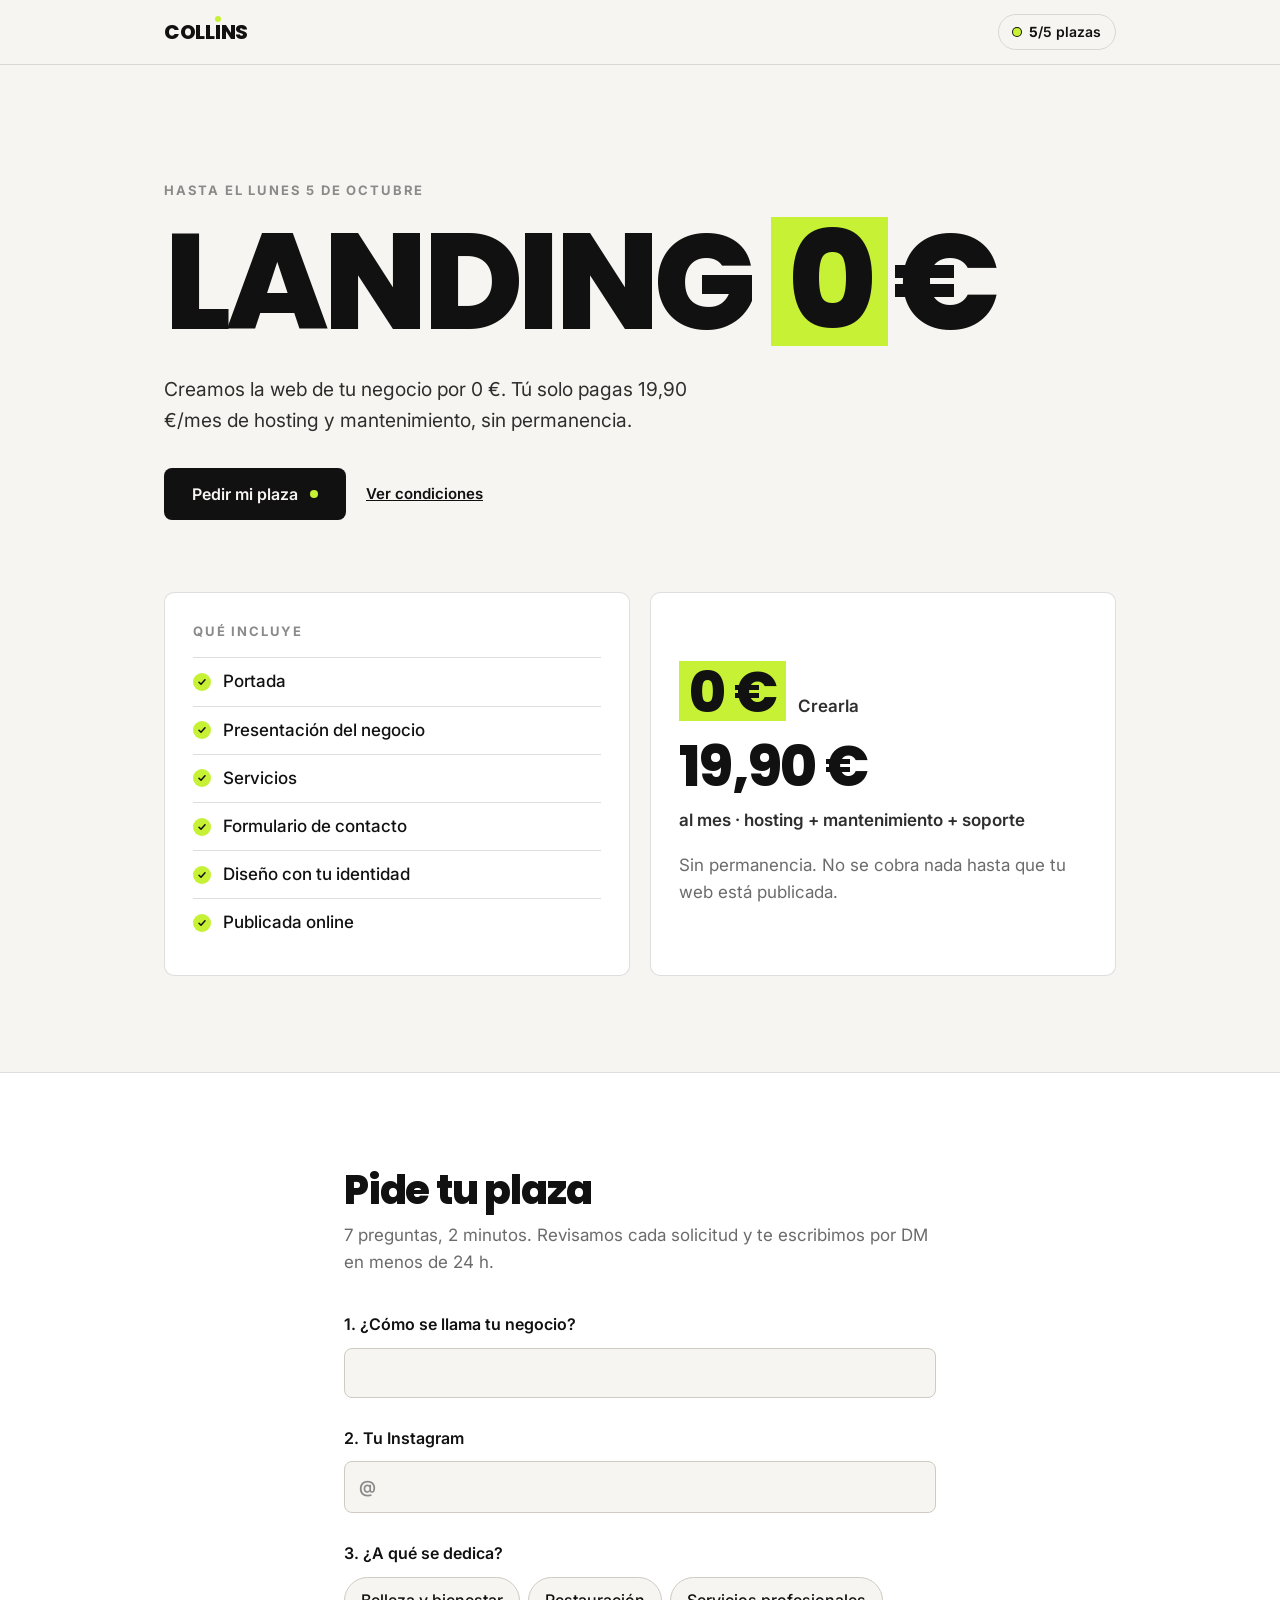
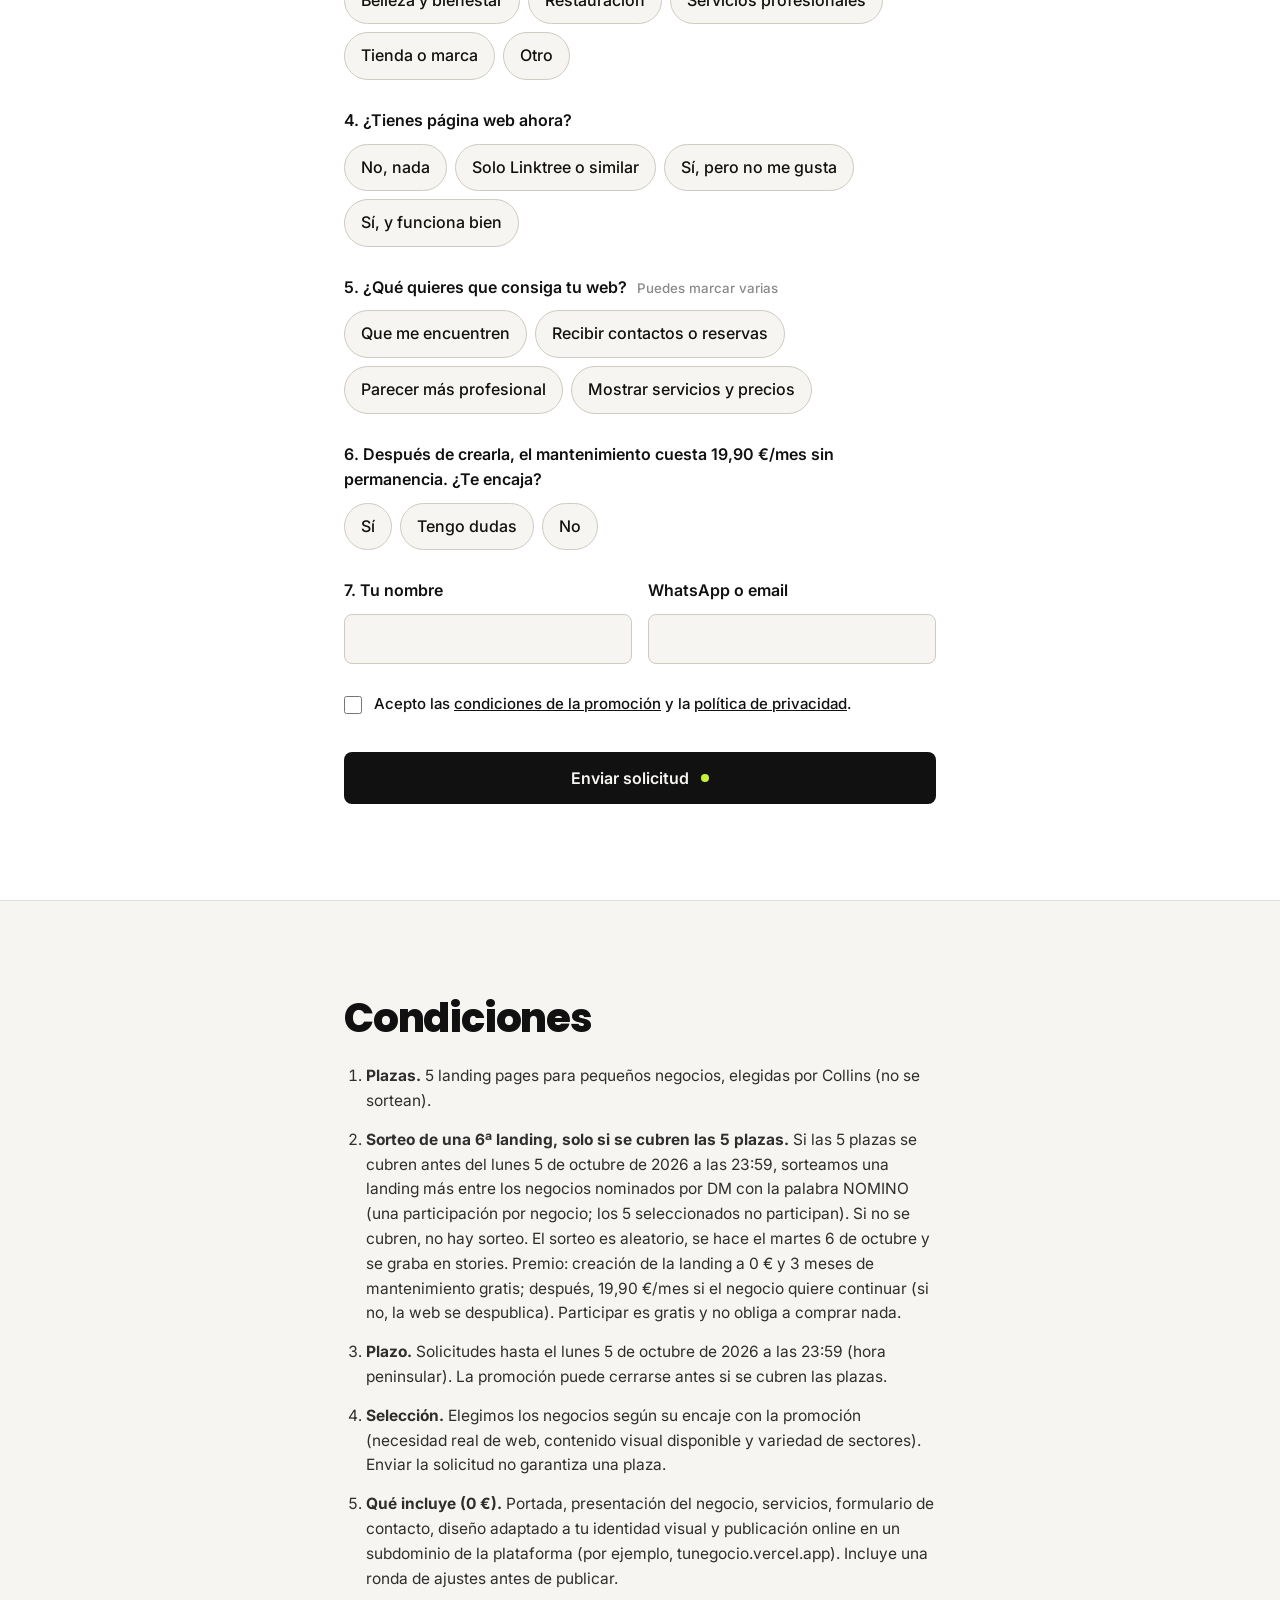
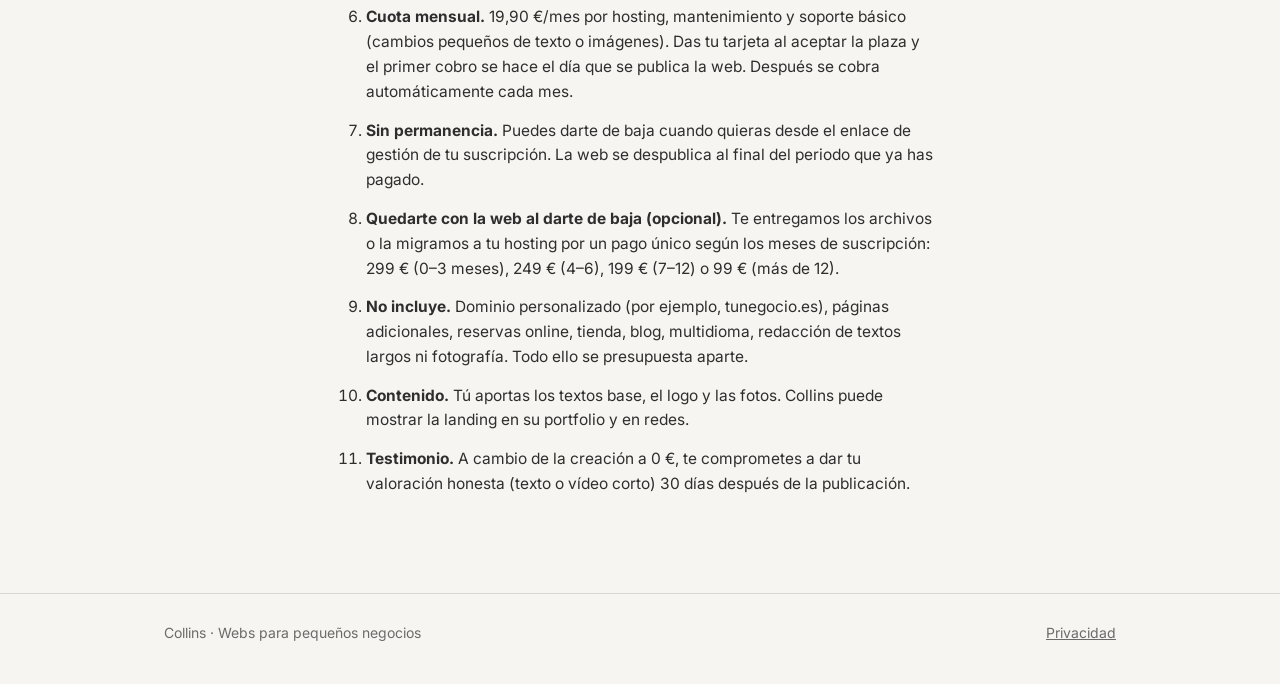
==== index.html @ 4f0dbc9f "Publicar LANDING 0€: página, formulario, privacidad y script de Google Sheets Co-Authored-By: Claude" ====
<!DOCTYPE html>
<html lang="es">
<head>
<meta charset="UTF-8">
<meta name="viewport" content="width=device-width, initial-scale=1.0">
<title>LANDING 0€ — 5 plazas · Collins</title>
<meta name="description" content="Creamos la landing de tu negocio por 0 €. Hosting y mantenimiento 19,90 €/mes, sin permanencia. 5 plazas hasta el 5 de octubre de 2026.">
<meta name="robots" content="noindex">

<link rel="preconnect" href="https://fonts.googleapis.com">
<link rel="preconnect" href="https://fonts.gstatic.com" crossorigin>
<link href="https://fonts.googleapis.com/css2?family=Inter:wght@400;500;600;700&family=Poppins:wght@700;800&display=swap" rel="stylesheet">
<link rel="icon" href="favicon.svg" type="image/svg+xml">
<link rel="stylesheet" href="variables.css">
<link rel="stylesheet" href="landing0.css">
</head>
<body>

<header class="top">
  <div class="wrap top-inner">
    <a class="logo" href="#top" aria-label="Collins">COLL<span class="i">I<span class="dot"></span></span>NS</a>
    <span class="seats"><i></i><span><b data-seats-left>5</b>/5 plazas</span></span>
  </div>
</header>

<main id="top">

  <!-- Hero -->
  <section class="hero">
    <div class="wrap">
      <p class="kicker">Hasta el lunes 5 de octubre</p>
      <h1>LANDING&nbsp;<span class="zero">0</span>€</h1>
      <p class="lead">Creamos la web de tu negocio por 0 €. Tú solo pagas 19,90 €/mes de hosting y mantenimiento, sin permanencia.</p>
      <div class="hero-actions">
        <a class="btn" href="#solicitud">Pedir mi plaza</a>
        <a class="link" href="#condiciones">Ver condiciones</a>
      </div>
    </div>
  </section>

  <!-- Oferta -->
  <section class="offer">
    <div class="wrap offer-grid">
      <div class="card">
        <p class="card-k">Qué incluye</p>
        <ul class="checks">
          <li>Portada</li>
          <li>Presentación del negocio</li>
          <li>Servicios</li>
          <li>Formulario de contacto</li>
          <li>Diseño con tu identidad</li>
          <li>Publicada online</li>
        </ul>
      </div>
      <div class="card price">
        <div class="price-row"><span class="n n-lime">0 €</span><span class="l">Crearla</span></div>
        <div class="price-row"><span class="n">19,90 €</span><span class="l">al mes · hosting + mantenimiento + soporte</span></div>
        <p class="muted">Sin permanencia. No se cobra nada hasta que tu web está publicada.</p>
      </div>
    </div>
  </section>

  <!-- Formulario -->
  <section class="apply" id="solicitud">
    <div class="wrap narrow">
      <h2>Pide tu plaza</h2>
      <p class="muted">7 preguntas, 2 minutos. Revisamos cada solicitud y te escribimos por DM en menos de 24 h.</p>

      <form class="form" id="form" novalidate>
        <div class="field">
          <label for="negocio">1. ¿Cómo se llama tu negocio?</label>
          <input id="negocio" name="negocio" type="text" autocomplete="organization" required>
        </div>

        <div class="field">
          <label for="instagram">2. Tu Instagram</label>
          <div class="prefix"><span>@</span><input id="instagram" name="instagram" type="text" autocapitalize="off" spellcheck="false" required></div>
        </div>

        <fieldset class="field">
          <legend>3. ¿A qué se dedica?</legend>
          <div class="chips">
            <label><input type="radio" name="sector" value="belleza" required><span>Belleza y bienestar</span></label>
            <label><input type="radio" name="sector" value="restauracion"><span>Restauración</span></label>
            <label><input type="radio" name="sector" value="profesional"><span>Servicios profesionales</span></label>
            <label><input type="radio" name="sector" value="tienda"><span>Tienda o marca</span></label>
            <label><input type="radio" name="sector" value="otro"><span>Otro</span></label>
          </div>
        </fieldset>

        <fieldset class="field">
          <legend>4. ¿Tienes página web ahora?</legend>
          <div class="chips">
            <label><input type="radio" name="web_actual" value="no" required><span>No, nada</span></label>
            <label><input type="radio" name="web_actual" value="linktree"><span>Solo Linktree o similar</span></label>
            <label><input type="radio" name="web_actual" value="no_me_gusta"><span>Sí, pero no me gusta</span></label>
            <label><input type="radio" name="web_actual" value="funciona"><span>Sí, y funciona bien</span></label>
          </div>
        </fieldset>

        <fieldset class="field">
          <legend>5. ¿Qué quieres que consiga tu web? <small>Puedes marcar varias</small></legend>
          <div class="chips">
            <label><input type="checkbox" name="objetivo" value="encontrar"><span>Que me encuentren</span></label>
            <label><input type="checkbox" name="objetivo" value="contactos"><span>Recibir contactos o reservas</span></label>
            <label><input type="checkbox" name="objetivo" value="profesional"><span>Parecer más profesional</span></label>
            <label><input type="checkbox" name="objetivo" value="precios"><span>Mostrar servicios y precios</span></label>
          </div>
        </fieldset>

        <fieldset class="field">
          <legend>6. Después de crearla, el mantenimiento cuesta 19,90 €/mes sin permanencia. ¿Te encaja?</legend>
          <div class="chips">
            <label><input type="radio" name="encaje_precio" value="si" required><span>Sí</span></label>
            <label><input type="radio" name="encaje_precio" value="dudas"><span>Tengo dudas</span></label>
            <label><input type="radio" name="encaje_precio" value="no"><span>No</span></label>
          </div>
          <p class="note" data-note-no hidden>Gracias por decirlo claro. Esta promoción incluye el mantenimiento mensual, así que quizá no sea para ti ahora. Si envías el formulario, te escribimos con otras opciones.</p>
        </fieldset>

        <div class="field two">
          <div>
            <label for="nombre">7. Tu nombre</label>
            <input id="nombre" name="nombre" type="text" autocomplete="given-name" required>
          </div>
          <div>
            <label for="contacto">WhatsApp o email</label>
            <input id="contacto" name="contacto" type="text" autocomplete="email" required>
          </div>
        </div>

        <label class="consent">
          <input type="checkbox" name="acepto" required>
          <span>Acepto las <a href="#condiciones">condiciones de la promoción</a> y la <a href="privacidad.html">política de privacidad</a>.</span>
        </label>

        <!-- Campo trampa anti-spam: invisible para personas; los bots suelen rellenarlo -->
        <input class="hp" type="text" name="web_url" tabindex="-1" autocomplete="off" aria-hidden="true">

        <p class="error" data-error hidden>Revisa los campos marcados.</p>
        <button class="btn btn-block" type="submit">Enviar solicitud</button>
      </form>

      <div class="done" data-done hidden>
        <h3>Recibido.</h3>
        <p>Te escribimos por DM en menos de 24 h. Quedan <b data-seats-left>5</b> plazas.</p>
      </div>
    </div>
  </section>

  <!-- Condiciones -->
  <section class="terms" id="condiciones">
    <div class="wrap narrow">
      <h2>Condiciones</h2>
      <ol>
        <li><b>Plazas.</b> 5 landing pages para pequeños negocios, elegidas por Collins (no se sortean).</li>
        <li><b>Sorteo de una 6ª landing, solo si se cubren las 5 plazas.</b> Si las 5 plazas se cubren antes del lunes 5 de octubre de 2026 a las 23:59, sorteamos una landing más entre los negocios nominados por DM con la palabra NOMINO (una participación por negocio; los 5 seleccionados no participan). Si no se cubren, no hay sorteo. El sorteo es aleatorio, se hace el martes 6 de octubre y se graba en stories. Premio: creación de la landing a 0 € y 3 meses de mantenimiento gratis; después, 19,90 €/mes si el negocio quiere continuar (si no, la web se despublica). Participar es gratis y no obliga a comprar nada.</li>
        <li><b>Plazo.</b> Solicitudes hasta el lunes 5 de octubre de 2026 a las 23:59 (hora peninsular). La promoción puede cerrarse antes si se cubren las plazas.</li>
        <li><b>Selección.</b> Elegimos los negocios según su encaje con la promoción (necesidad real de web, contenido visual disponible y variedad de sectores). Enviar la solicitud no garantiza una plaza.</li>
        <li><b>Qué incluye (0 €).</b> Portada, presentación del negocio, servicios, formulario de contacto, diseño adaptado a tu identidad visual y publicación online en un subdominio de la plataforma (por ejemplo, tunegocio.vercel.app). Incluye una ronda de ajustes antes de publicar.</li>
        <li><b>Cuota mensual.</b> 19,90 €/mes por hosting, mantenimiento y soporte básico (cambios pequeños de texto o imágenes). Das tu tarjeta al aceptar la plaza y el primer cobro se hace el día que se publica la web. Después se cobra automáticamente cada mes.</li>
        <li><b>Sin permanencia.</b> Puedes darte de baja cuando quieras desde el enlace de gestión de tu suscripción. La web se despublica al final del periodo que ya has pagado.</li>
        <li><b>Quedarte con la web al darte de baja (opcional).</b> Te entregamos los archivos o la migramos a tu hosting por un pago único según los meses de suscripción: 299 € (0–3 meses), 249 € (4–6), 199 € (7–12) o 99 € (más de 12).</li>
        <li><b>No incluye.</b> Dominio personalizado (por ejemplo, tunegocio.es), páginas adicionales, reservas online, tienda, blog, multidioma, redacción de textos largos ni fotografía. Todo ello se presupuesta aparte.</li>
        <li><b>Contenido.</b> Tú aportas los textos base, el logo y las fotos. Collins puede mostrar la landing en su portfolio y en redes.</li>
        <li><b>Testimonio.</b> A cambio de la creación a 0 €, te comprometes a dar tu valoración honesta (texto o vídeo corto) 30 días después de la publicación.</li>
      </ol>
    </div>
  </section>

</main>

<footer class="foot">
  <div class="wrap foot-inner">
    <span>Collins · Webs para pequeños negocios</span>
    <span><a href="privacidad.html">Privacidad</a></span>
  </div>
</footer>

<script src="landing0.js"></script>
</body>
</html>
---- variables.css ----
:root {
  /* Color — identidad Collins */
  --color-bg: #F7F5F1;
  --color-bg-alt: #F2F2F2;
  --color-ink: #111111;
  --color-charcoal: #2E2E2E;
  --color-border: #8A8A8A;
  --color-border-soft: rgba(138, 138, 138, 0.28);
  --color-accent: #C6F135;
  --color-white: #FFFFFF;

  /* Tipografía */
  --font-heading: 'Poppins', 'Inter', sans-serif;
  --font-body: 'Inter', 'Poppins', sans-serif;

  --fs-h1: clamp(2.25rem, 4.2vw + 1rem, 3.5rem);
  --fs-h2: clamp(1.75rem, 2.4vw + 1rem, 2.5rem);
  --fs-h3: clamp(1.15rem, 0.8vw + 1rem, 1.375rem);
  --fs-body-lg: clamp(1.05rem, 0.4vw + 0.95rem, 1.2rem);
  --fs-body: 1rem;
  --fs-small: 0.875rem;

  --lh-heading: 1.08;
  --lh-body: 1.6;

  --tracking-tight: -0.02em;
  --tracking-tighter: -0.03em;

  /* Espaciado */
  --space-section: clamp(80px, 10vw, 160px);
  --space-group-tight: 10px;
  --space-lg: 32px;
  --space-md: 20px;
  --space-sm: 12px;

  /* Layout */
  --content-max: 1280px;
  --content-padding: clamp(20px, 5vw, 64px);

  /* Forma */
  --radius-card: 10px;
  --radius-button: 8px;
  --radius-chip: 100px;

  /* Movimiento */
  --ease-standard: cubic-bezier(0.22, 1, 0.36, 1);
  --duration-fast: 180ms;
  --duration-base: 320ms;
  --duration-slow: 600ms;

  /* Sombra */
  --shadow-nav: 0 8px 24px rgba(17, 17, 17, 0.08);
  --shadow-card: 0 1px 2px rgba(17, 17, 17, 0.06);
}
---- landing0.css ----
/* LANDING 0€ — usa los tokens de variables.css */
* { margin: 0; padding: 0; box-sizing: border-box; }
[hidden] { display: none !important; }
.hp { position: absolute; left: -9999px; width: 1px; height: 1px; opacity: 0; }
html { scroll-behavior: smooth; }
body { background: var(--color-bg); color: var(--color-ink); font-family: var(--font-body); font-size: 17px; line-height: var(--lh-body); -webkit-font-smoothing: antialiased; }
a { color: inherit; }
.wrap { max-width: 1080px; margin: 0 auto; padding: 0 var(--content-padding); }
.narrow { max-width: 720px; }
.muted { color: #6b6b6b; }
h1, h2, h3 { font-family: var(--font-heading); font-weight: 800; letter-spacing: var(--tracking-tighter); line-height: var(--lh-heading); }
h2 { font-size: var(--fs-h2); }

/* Cabecera */
.top { position: sticky; top: 0; z-index: 10; background: rgba(247, 245, 241, 0.92); backdrop-filter: blur(8px); border-bottom: 1px solid var(--color-border-soft); }
.top-inner { display: flex; justify-content: space-between; align-items: center; height: 64px; }
.logo { font-family: var(--font-heading); font-weight: 800; font-size: 20px; text-decoration: none; letter-spacing: -0.3px; }
.logo .i { position: relative; display: inline-block; }
.logo .dot { position: absolute; left: 50%; top: 0; width: 6px; height: 6px; margin-left: -3px; border-radius: 50%; background: var(--color-accent); }
.seats { display: inline-flex; align-items: center; gap: 8px; padding: 6px 14px; border: 1px solid var(--color-border-soft); border-radius: var(--radius-chip); font-size: 14px; font-weight: 600; }
.seats i { width: 8px; height: 8px; border-radius: 50%; background: var(--color-accent); box-shadow: 0 0 0 1px var(--color-ink); }

/* Hero */
.hero { padding: clamp(56px, 9vw, 120px) 0 clamp(40px, 6vw, 72px); }
.kicker { font-size: 13px; font-weight: 700; letter-spacing: 0.14em; text-transform: uppercase; color: var(--color-border); }
.hero h1 { margin-top: 16px; white-space: nowrap; font-size: clamp(2.5rem, 12vw, 8.5rem); line-height: 0.95; letter-spacing: -0.04em; }
.zero { display: inline-block; background: var(--color-accent); padding: 0 0.12em; margin-right: 0.04em; }
.lead { margin-top: 28px; max-width: 560px; font-size: var(--fs-body-lg); color: var(--color-charcoal); }
.hero-actions { margin-top: 32px; display: flex; flex-wrap: wrap; align-items: center; gap: 20px; }

.btn { display: inline-flex; justify-content: center; align-items: center; height: 52px; padding: 0 28px; border: 0; border-radius: var(--radius-button); background: var(--color-ink); color: var(--color-bg); font: 600 16px var(--font-body); text-decoration: none; cursor: pointer; transition: transform var(--duration-fast) var(--ease-standard); }
.btn::after { content: ""; width: 8px; height: 8px; margin-left: 12px; border-radius: 50%; background: var(--color-accent); }
.btn:hover { transform: translateY(-1px); }
.btn:focus-visible, .link:focus-visible { outline: 2px solid var(--color-ink); outline-offset: 3px; }
.btn-block { width: 100%; margin-top: 8px; }
.link { font-weight: 600; font-size: 15px; }

/* Oferta */
.offer { padding-bottom: clamp(56px, 8vw, 96px); }
.offer-grid { display: grid; grid-template-columns: 1fr 1fr; gap: 20px; }
.card { background: var(--color-white); border: 1px solid var(--color-border-soft); border-radius: var(--radius-card); padding: 28px; }
.card-k { font-size: 13px; font-weight: 700; letter-spacing: 0.14em; text-transform: uppercase; color: var(--color-border); }
.checks { list-style: none; margin-top: 16px; }
.checks li { display: flex; align-items: center; gap: 12px; padding: 10px 0; border-top: 1px solid var(--color-border-soft); font-weight: 500; }
.checks li::before { content: ""; flex: none; width: 18px; height: 18px; border-radius: 50%; background: var(--color-accent) url("data:image/svg+xml,%3Csvg xmlns='http://www.w3.org/2000/svg' viewBox='0 0 24 24'%3E%3Cpath d='M6 12.5l4 4 8-9' stroke='%23111' stroke-width='3' fill='none' stroke-linecap='round' stroke-linejoin='round'/%3E%3C/svg%3E") center / 12px no-repeat; }
.price { display: flex; flex-direction: column; justify-content: center; gap: 18px; }
.price-row { display: flex; align-items: baseline; flex-wrap: wrap; gap: 12px; }
.price .n { font-family: var(--font-heading); font-weight: 800; font-size: clamp(2.5rem, 5vw, 3.5rem); letter-spacing: -0.03em; line-height: 1; }
.price .n-lime { background: var(--color-accent); padding: 4px 10px 0; }
.price .l { font-weight: 600; color: var(--color-charcoal); }

/* Formulario */
.apply { padding: clamp(56px, 8vw, 96px) 0; background: var(--color-white); border-top: 1px solid var(--color-border-soft); border-bottom: 1px solid var(--color-border-soft); }
.apply h2 + .muted { margin-top: 10px; }
.form { margin-top: 36px; display: grid; gap: 28px; }
.field { border: 0; display: grid; gap: 10px; }
.field.two { grid-template-columns: 1fr 1fr; gap: 16px; }
.field.two > div { display: grid; gap: 10px; }
label, legend { font-weight: 600; font-size: 16px; }
legend { margin-bottom: 10px; }
legend small { font-weight: 500; color: var(--color-border); margin-left: 6px; }
input[type="text"] { width: 100%; height: 50px; padding: 0 14px; border: 1px solid #cfcac2; border-radius: var(--radius-button); background: var(--color-bg); font: 16px var(--font-body); color: var(--color-ink); }
input[type="text"]:focus { outline: none; border-color: var(--color-ink); box-shadow: 0 0 0 3px rgba(198, 241, 53, 0.55); }
.prefix { display: flex; align-items: center; border: 1px solid #cfcac2; border-radius: var(--radius-button); background: var(--color-bg); }
.prefix span { padding-left: 14px; color: var(--color-border); font-weight: 600; }
.prefix input[type="text"] { border: 0; background: transparent; padding-left: 4px; }
.prefix:focus-within { border-color: var(--color-ink); box-shadow: 0 0 0 3px rgba(198, 241, 53, 0.55); }
.chips { display: flex; flex-wrap: wrap; gap: 8px; }
.chips label { position: relative; cursor: pointer; font-weight: 500; }
.chips input { position: absolute; opacity: 0; pointer-events: none; }
.chips span { display: inline-block; padding: 10px 16px; border: 1px solid #cfcac2; border-radius: var(--radius-chip); background: var(--color-bg); transition: background var(--duration-fast), border-color var(--duration-fast); }
.chips input:checked + span { background: var(--color-ink); border-color: var(--color-ink); color: var(--color-bg); }
.chips input:focus-visible + span { outline: 2px solid var(--color-ink); outline-offset: 2px; }
.note { font-size: 15px; color: var(--color-charcoal); background: var(--color-bg-alt); border-radius: var(--radius-button); padding: 12px 14px; }
.consent { display: flex; gap: 12px; align-items: flex-start; font-weight: 500; font-size: 15px; }
.consent input { margin-top: 4px; width: 18px; height: 18px; accent-color: var(--color-ink); }
.invalid input[type="text"], .invalid .prefix, .invalid .chips span { border-color: #b3261e; }
.error { color: #b3261e; font-weight: 600; font-size: 15px; }
.done { margin-top: 36px; padding: 28px; border-radius: var(--radius-card); background: var(--color-ink); color: var(--color-bg); }
.done h3 { font-size: 32px; }
.done h3::after { content: ""; display: inline-block; width: 12px; height: 12px; margin-left: 10px; border-radius: 50%; background: var(--color-accent); }
.done p { margin-top: 8px; }

/* Condiciones */
.terms { padding: clamp(56px, 8vw, 96px) 0; }
.terms ol { margin-top: 24px; padding-left: 22px; display: grid; gap: 14px; color: var(--color-charcoal); font-size: 15.5px; }

.foot { padding: 28px 0 40px; border-top: 1px solid var(--color-border-soft); font-size: 14px; color: #6b6b6b; }
.foot-inner { display: flex; flex-wrap: wrap; justify-content: space-between; gap: 12px; }

@media (max-width: 720px) {
  .offer-grid, .field.two { grid-template-columns: 1fr; }
}
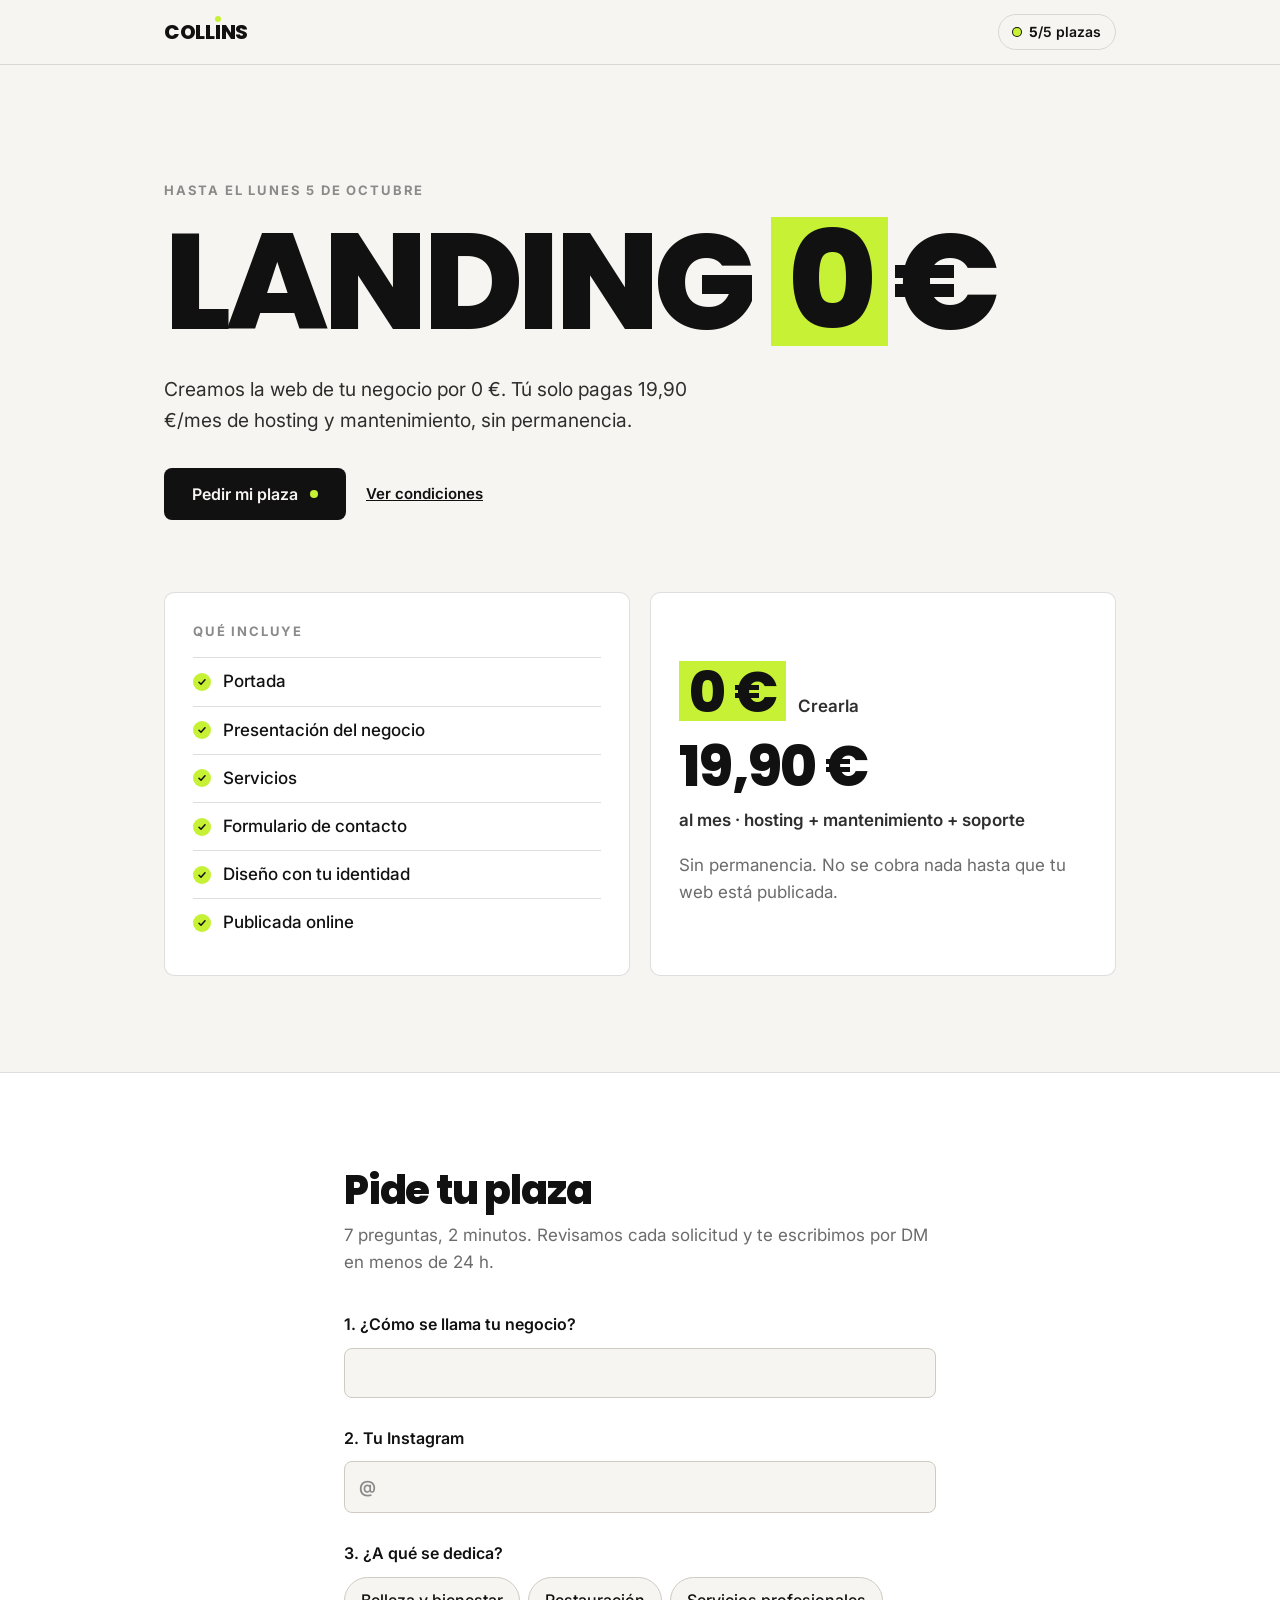
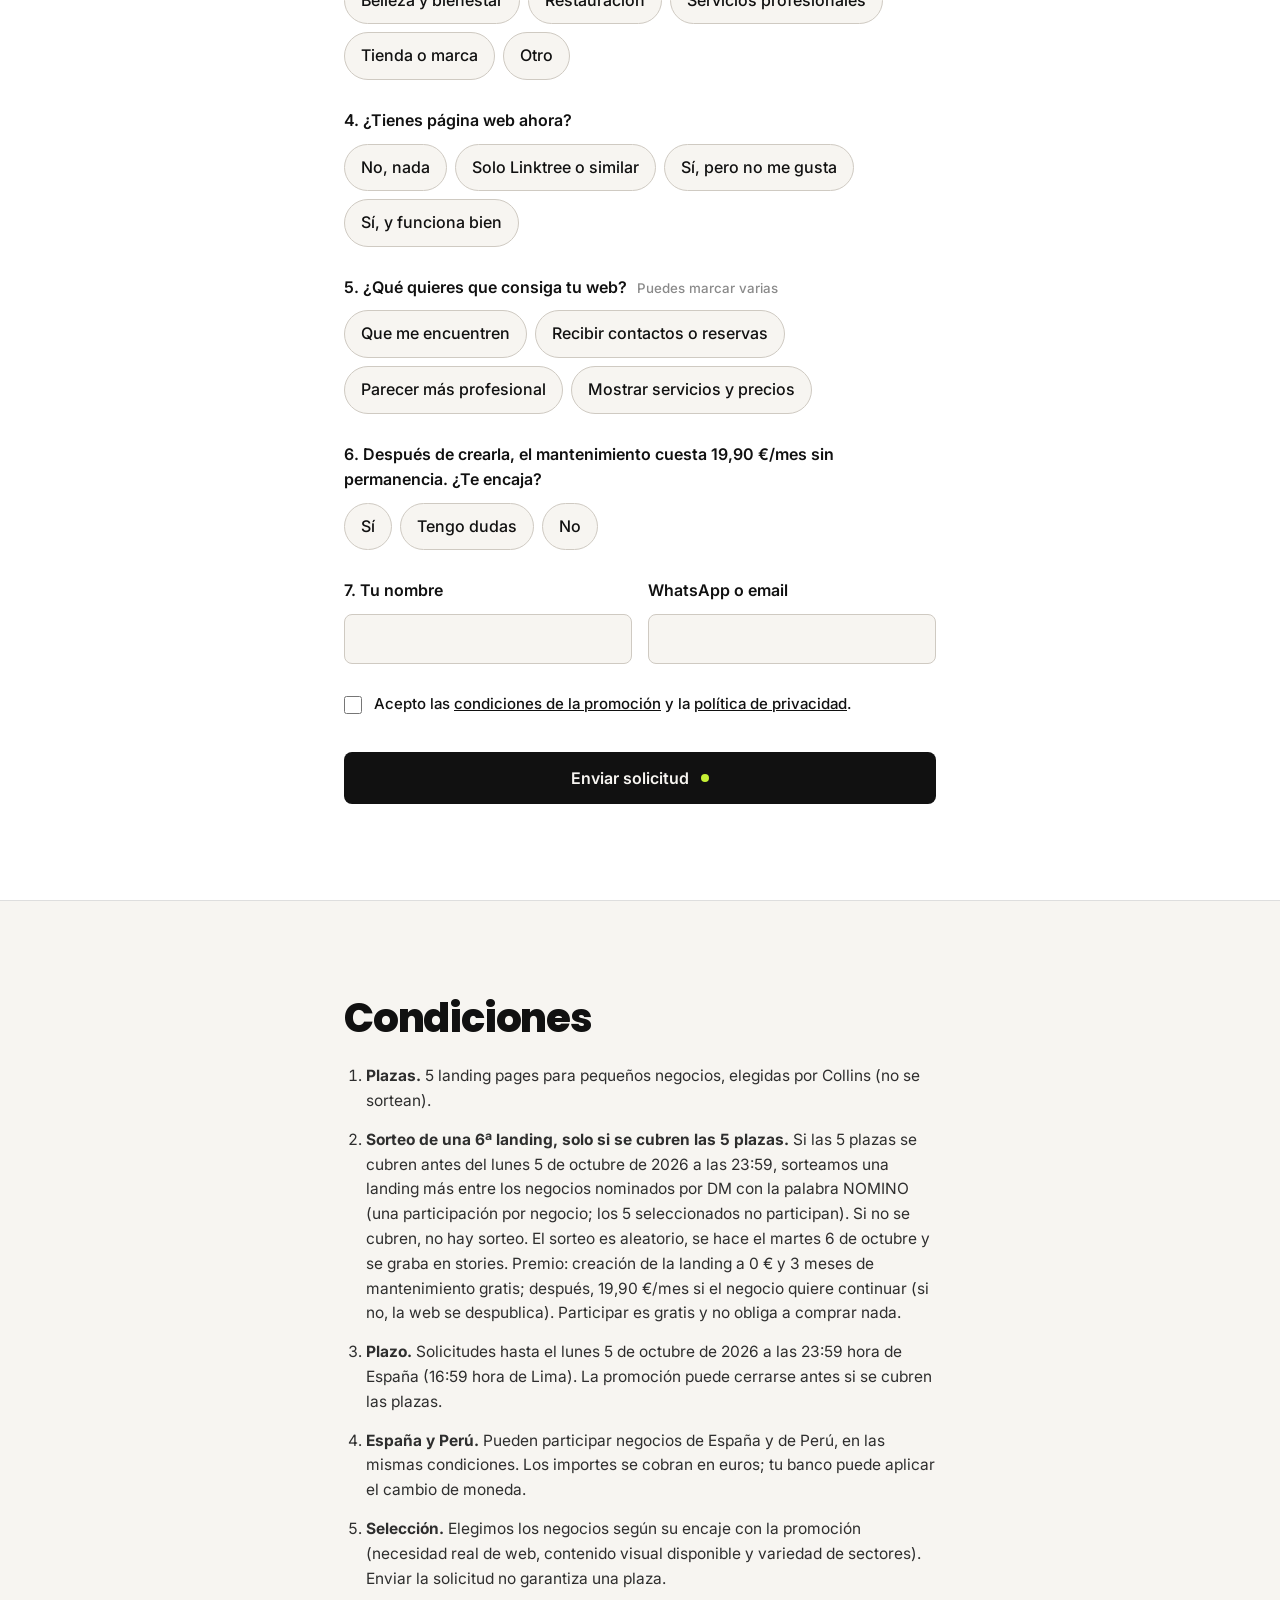
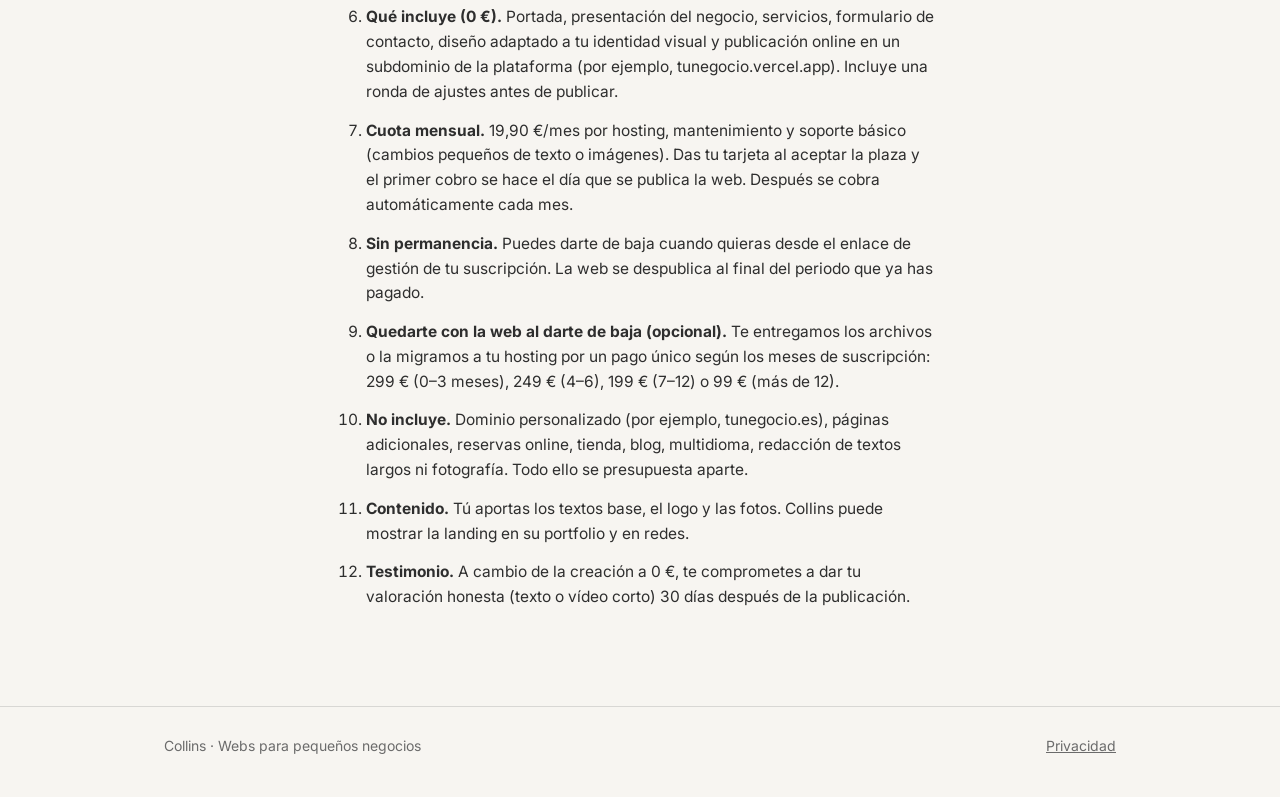
==== commit aabe539a: "Abrir la promoción a Perú: hora de Lima y ley peruana de datos Co-Authored-By: Claude Opus 5.5 <nore" ====
--- a/index.html
+++ b/index.html
@@ -155,7 +155,8 @@
       <ol>
         <li><b>Plazas.</b> 5 landing pages para pequeños negocios, elegidas por Collins (no se sortean).</li>
         <li><b>Sorteo de una 6ª landing, solo si se cubren las 5 plazas.</b> Si las 5 plazas se cubren antes del lunes 5 de octubre de 2026 a las 23:59, sorteamos una landing más entre los negocios nominados por DM con la palabra NOMINO (una participación por negocio; los 5 seleccionados no participan). Si no se cubren, no hay sorteo. El sorteo es aleatorio, se hace el martes 6 de octubre y se graba en stories. Premio: creación de la landing a 0 € y 3 meses de mantenimiento gratis; después, 19,90 €/mes si el negocio quiere continuar (si no, la web se despublica). Participar es gratis y no obliga a comprar nada.</li>
-        <li><b>Plazo.</b> Solicitudes hasta el lunes 5 de octubre de 2026 a las 23:59 (hora peninsular). La promoción puede cerrarse antes si se cubren las plazas.</li>
+        <li><b>Plazo.</b> Solicitudes hasta el lunes 5 de octubre de 2026 a las 23:59 hora de España (16:59 hora de Lima). La promoción puede cerrarse antes si se cubren las plazas.</li>
+        <li><b>España y Perú.</b> Pueden participar negocios de España y de Perú, en las mismas condiciones. Los importes se cobran en euros; tu banco puede aplicar el cambio de moneda.</li>
         <li><b>Selección.</b> Elegimos los negocios según su encaje con la promoción (necesidad real de web, contenido visual disponible y variedad de sectores). Enviar la solicitud no garantiza una plaza.</li>
         <li><b>Qué incluye (0 €).</b> Portada, presentación del negocio, servicios, formulario de contacto, diseño adaptado a tu identidad visual y publicación online en un subdominio de la plataforma (por ejemplo, tunegocio.vercel.app). Incluye una ronda de ajustes antes de publicar.</li>
         <li><b>Cuota mensual.</b> 19,90 €/mes por hosting, mantenimiento y soporte básico (cambios pequeños de texto o imágenes). Das tu tarjeta al aceptar la plaza y el primer cobro se hace el día que se publica la web. Después se cobra automáticamente cada mes.</li>
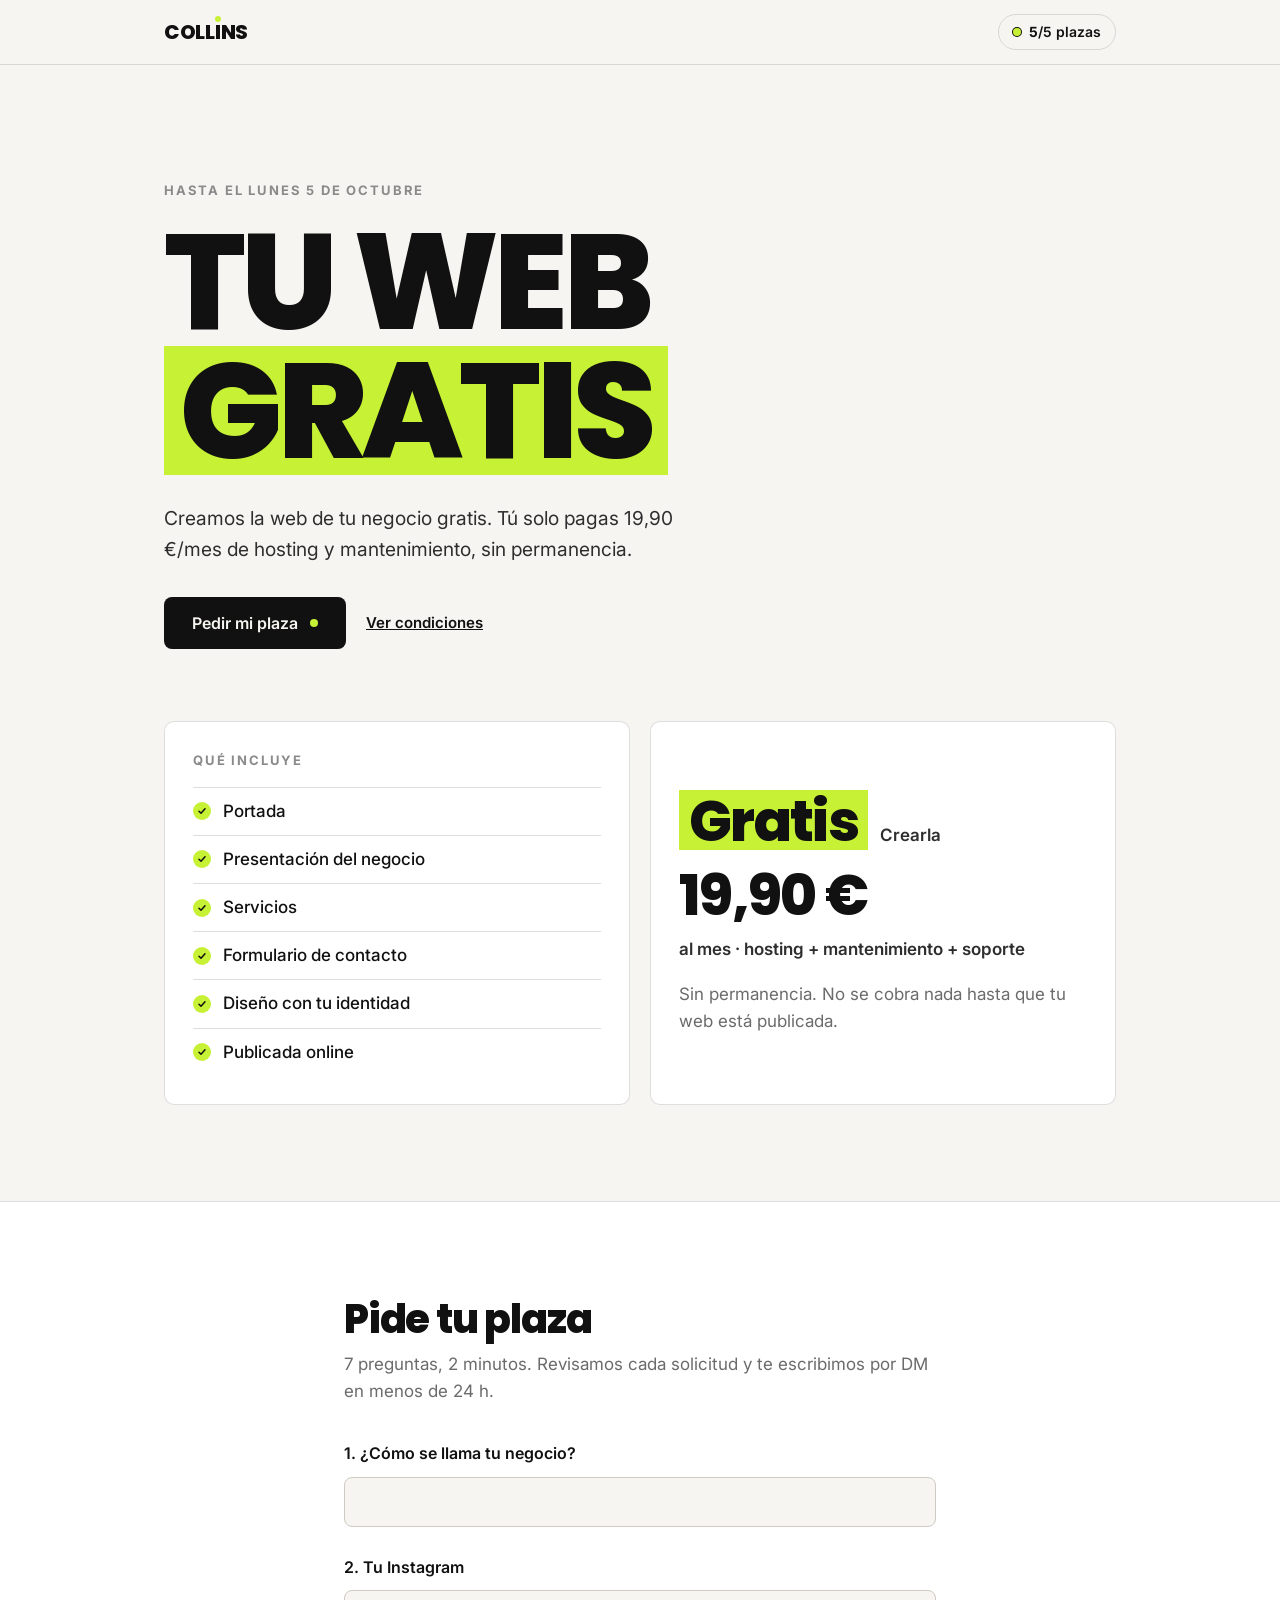
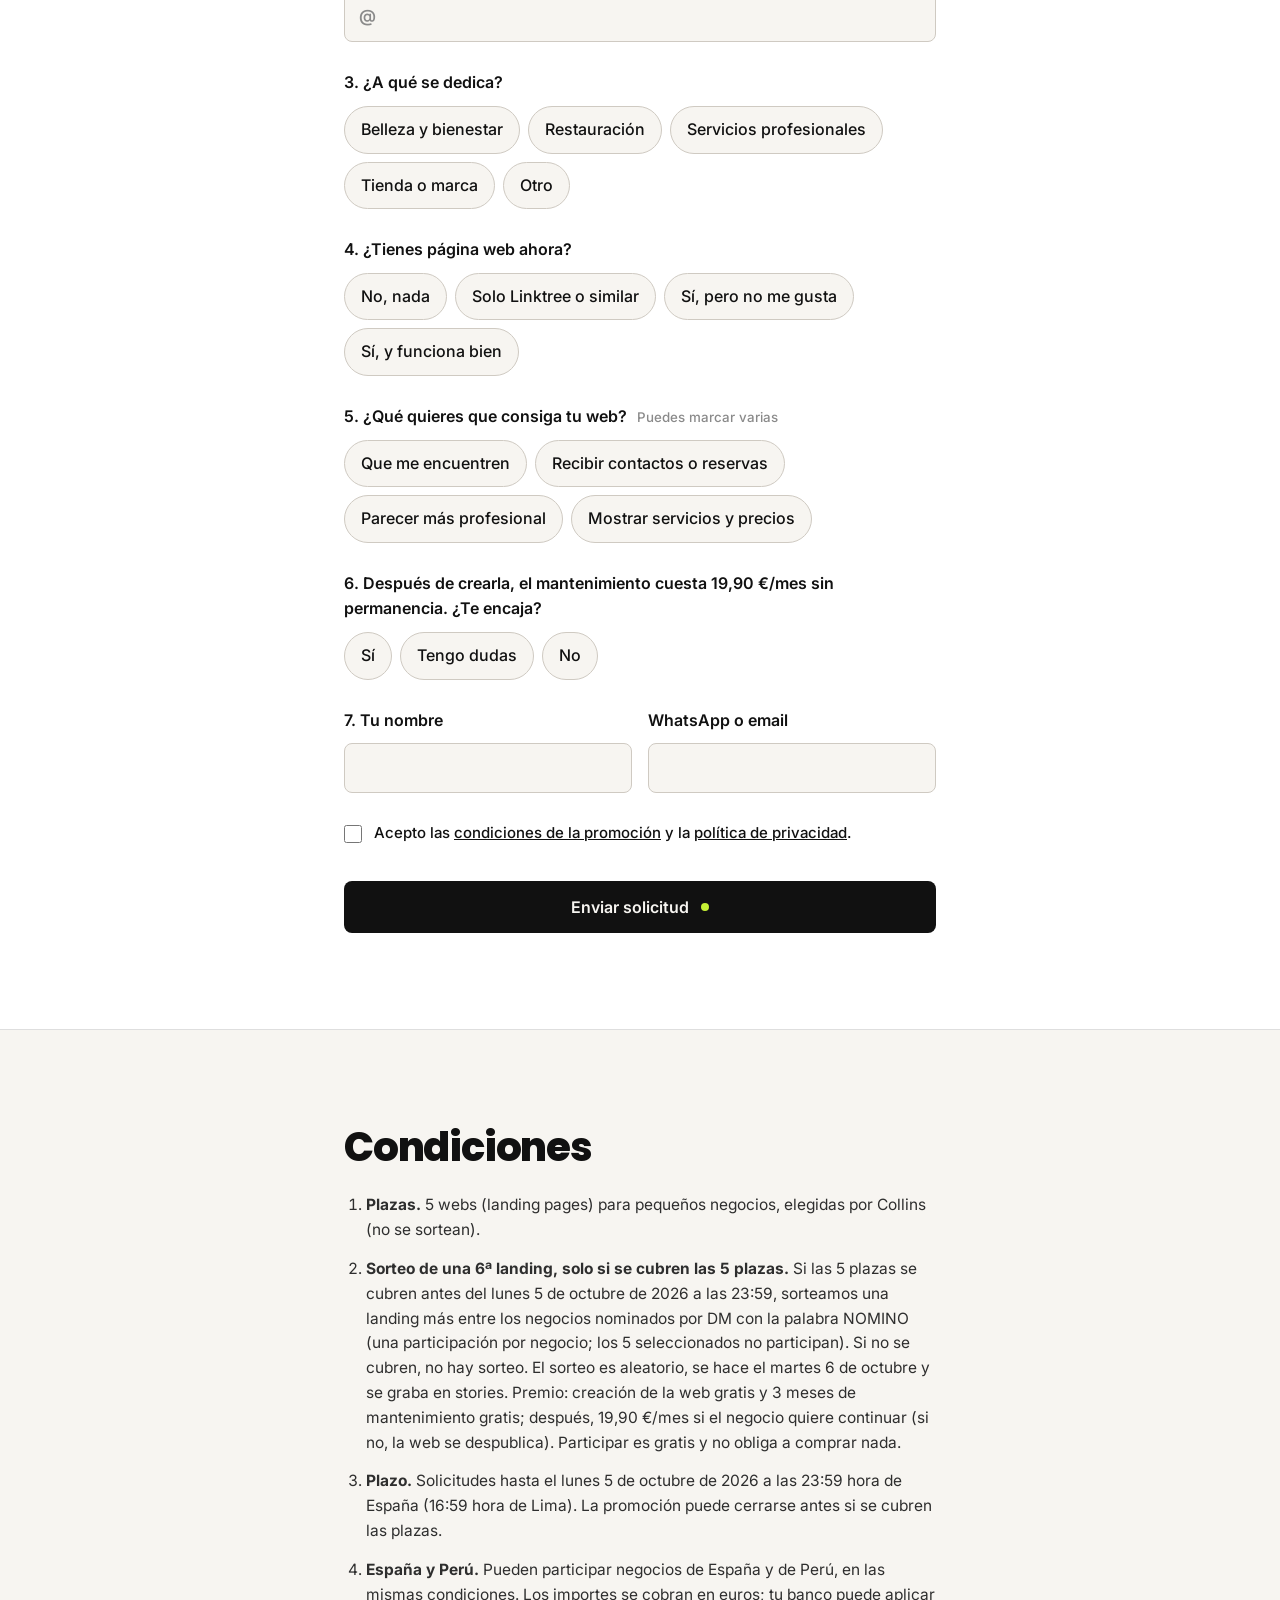
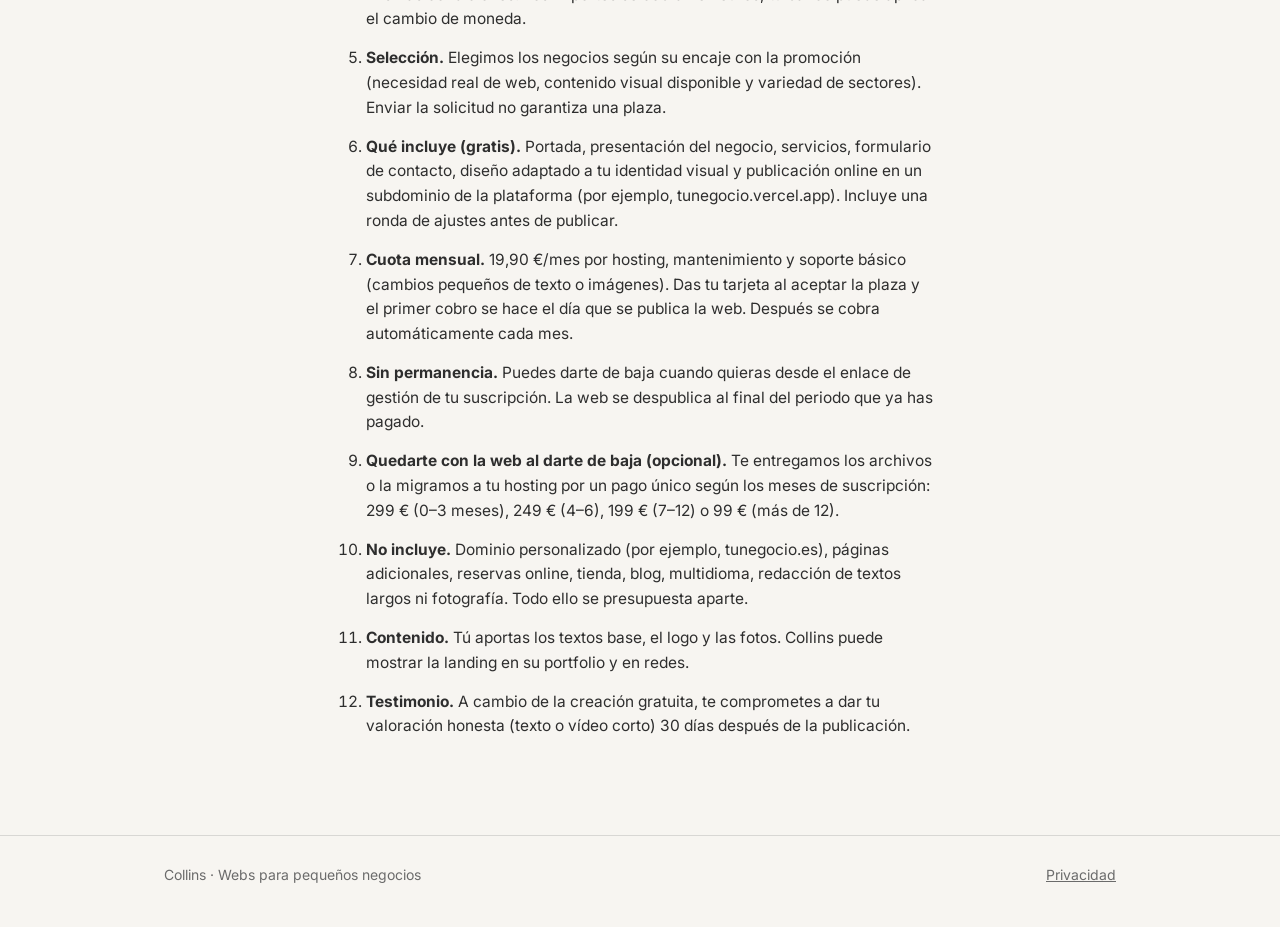
==== commit aea4d4c2: "Renombrar la campaña a TU WEB GRATIS Co-Authored-By: Claude Opus 5.5 <noreply@anthropic.com>" ====
--- a/index.html
+++ b/index.html
@@ -3,8 +3,8 @@
 <head>
 <meta charset="UTF-8">
 <meta name="viewport" content="width=device-width, initial-scale=1.0">
-<title>LANDING 0€ — 5 plazas · Collins</title>
-<meta name="description" content="Creamos la landing de tu negocio por 0 €. Hosting y mantenimiento 19,90 €/mes, sin permanencia. 5 plazas hasta el 5 de octubre de 2026.">
+<title>TU WEB GRATIS — 5 plazas · Collins</title>
+<meta name="description" content="Creamos la web de tu negocio gratis. Hosting y mantenimiento 19,90 €/mes, sin permanencia. 5 plazas hasta el 5 de octubre de 2026.">
 <meta name="robots" content="noindex">
 
 <link rel="preconnect" href="https://fonts.googleapis.com">
@@ -29,8 +29,8 @@
   <section class="hero">
     <div class="wrap">
       <p class="kicker">Hasta el lunes 5 de octubre</p>
-      <h1>LANDING&nbsp;<span class="zero">0</span>€</h1>
-      <p class="lead">Creamos la web de tu negocio por 0 €. Tú solo pagas 19,90 €/mes de hosting y mantenimiento, sin permanencia.</p>
+      <h1>TU WEB<br><span class="zero">GRATIS</span></h1>
+      <p class="lead">Creamos la web de tu negocio gratis. Tú solo pagas 19,90 €/mes de hosting y mantenimiento, sin permanencia.</p>
       <div class="hero-actions">
         <a class="btn" href="#solicitud">Pedir mi plaza</a>
         <a class="link" href="#condiciones">Ver condiciones</a>
@@ -53,7 +53,7 @@
         </ul>
       </div>
       <div class="card price">
-        <div class="price-row"><span class="n n-lime">0 €</span><span class="l">Crearla</span></div>
+        <div class="price-row"><span class="n n-lime">Gratis</span><span class="l">Crearla</span></div>
         <div class="price-row"><span class="n">19,90 €</span><span class="l">al mes · hosting + mantenimiento + soporte</span></div>
         <p class="muted">Sin permanencia. No se cobra nada hasta que tu web está publicada.</p>
       </div>
@@ -153,18 +153,18 @@
     <div class="wrap narrow">
       <h2>Condiciones</h2>
       <ol>
-        <li><b>Plazas.</b> 5 landing pages para pequeños negocios, elegidas por Collins (no se sortean).</li>
-        <li><b>Sorteo de una 6ª landing, solo si se cubren las 5 plazas.</b> Si las 5 plazas se cubren antes del lunes 5 de octubre de 2026 a las 23:59, sorteamos una landing más entre los negocios nominados por DM con la palabra NOMINO (una participación por negocio; los 5 seleccionados no participan). Si no se cubren, no hay sorteo. El sorteo es aleatorio, se hace el martes 6 de octubre y se graba en stories. Premio: creación de la landing a 0 € y 3 meses de mantenimiento gratis; después, 19,90 €/mes si el negocio quiere continuar (si no, la web se despublica). Participar es gratis y no obliga a comprar nada.</li>
+        <li><b>Plazas.</b> 5 webs (landing pages) para pequeños negocios, elegidas por Collins (no se sortean).</li>
+        <li><b>Sorteo de una 6ª landing, solo si se cubren las 5 plazas.</b> Si las 5 plazas se cubren antes del lunes 5 de octubre de 2026 a las 23:59, sorteamos una landing más entre los negocios nominados por DM con la palabra NOMINO (una participación por negocio; los 5 seleccionados no participan). Si no se cubren, no hay sorteo. El sorteo es aleatorio, se hace el martes 6 de octubre y se graba en stories. Premio: creación de la web gratis y 3 meses de mantenimiento gratis; después, 19,90 €/mes si el negocio quiere continuar (si no, la web se despublica). Participar es gratis y no obliga a comprar nada.</li>
         <li><b>Plazo.</b> Solicitudes hasta el lunes 5 de octubre de 2026 a las 23:59 hora de España (16:59 hora de Lima). La promoción puede cerrarse antes si se cubren las plazas.</li>
         <li><b>España y Perú.</b> Pueden participar negocios de España y de Perú, en las mismas condiciones. Los importes se cobran en euros; tu banco puede aplicar el cambio de moneda.</li>
         <li><b>Selección.</b> Elegimos los negocios según su encaje con la promoción (necesidad real de web, contenido visual disponible y variedad de sectores). Enviar la solicitud no garantiza una plaza.</li>
-        <li><b>Qué incluye (0 €).</b> Portada, presentación del negocio, servicios, formulario de contacto, diseño adaptado a tu identidad visual y publicación online en un subdominio de la plataforma (por ejemplo, tunegocio.vercel.app). Incluye una ronda de ajustes antes de publicar.</li>
+        <li><b>Qué incluye (gratis).</b> Portada, presentación del negocio, servicios, formulario de contacto, diseño adaptado a tu identidad visual y publicación online en un subdominio de la plataforma (por ejemplo, tunegocio.vercel.app). Incluye una ronda de ajustes antes de publicar.</li>
         <li><b>Cuota mensual.</b> 19,90 €/mes por hosting, mantenimiento y soporte básico (cambios pequeños de texto o imágenes). Das tu tarjeta al aceptar la plaza y el primer cobro se hace el día que se publica la web. Después se cobra automáticamente cada mes.</li>
         <li><b>Sin permanencia.</b> Puedes darte de baja cuando quieras desde el enlace de gestión de tu suscripción. La web se despublica al final del periodo que ya has pagado.</li>
         <li><b>Quedarte con la web al darte de baja (opcional).</b> Te entregamos los archivos o la migramos a tu hosting por un pago único según los meses de suscripción: 299 € (0–3 meses), 249 € (4–6), 199 € (7–12) o 99 € (más de 12).</li>
         <li><b>No incluye.</b> Dominio personalizado (por ejemplo, tunegocio.es), páginas adicionales, reservas online, tienda, blog, multidioma, redacción de textos largos ni fotografía. Todo ello se presupuesta aparte.</li>
         <li><b>Contenido.</b> Tú aportas los textos base, el logo y las fotos. Collins puede mostrar la landing en su portfolio y en redes.</li>
-        <li><b>Testimonio.</b> A cambio de la creación a 0 €, te comprometes a dar tu valoración honesta (texto o vídeo corto) 30 días después de la publicación.</li>
+        <li><b>Testimonio.</b> A cambio de la creación gratuita, te comprometes a dar tu valoración honesta (texto o vídeo corto) 30 días después de la publicación.</li>
       </ol>
     </div>
   </section>
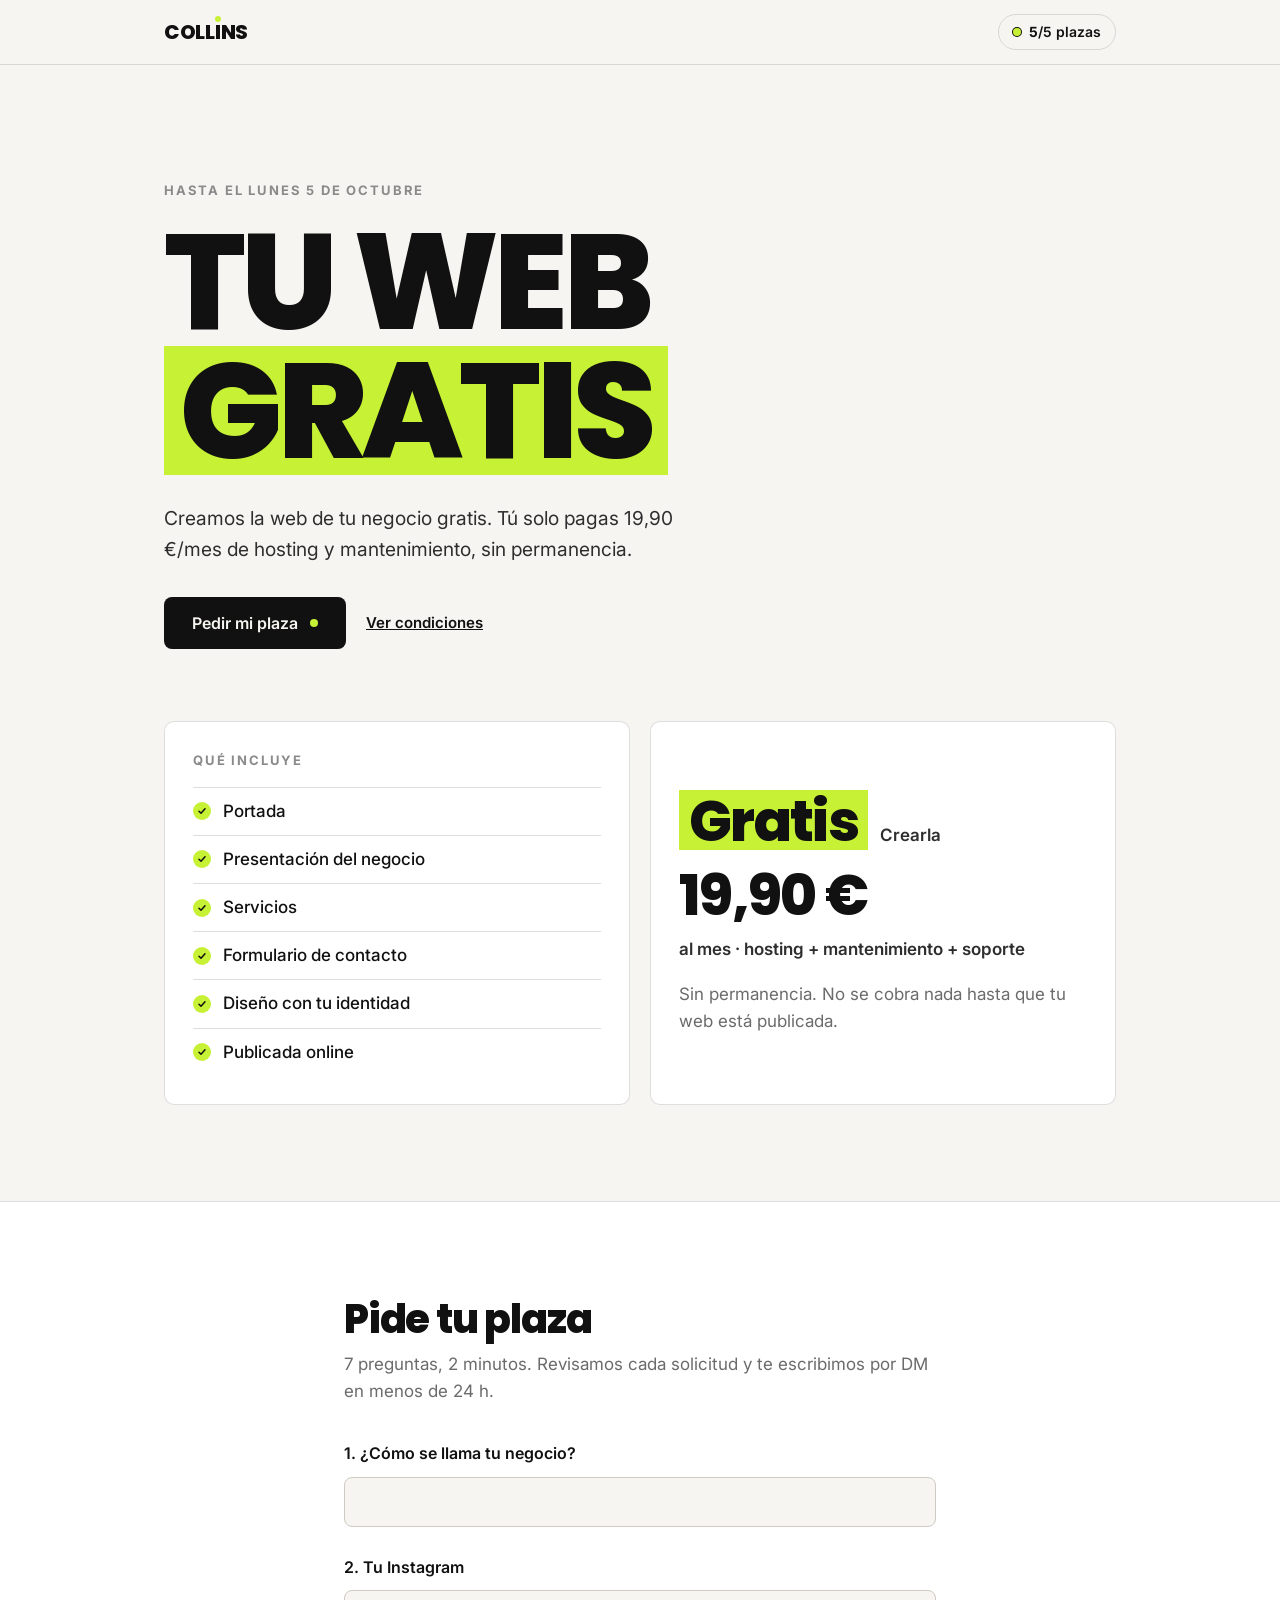
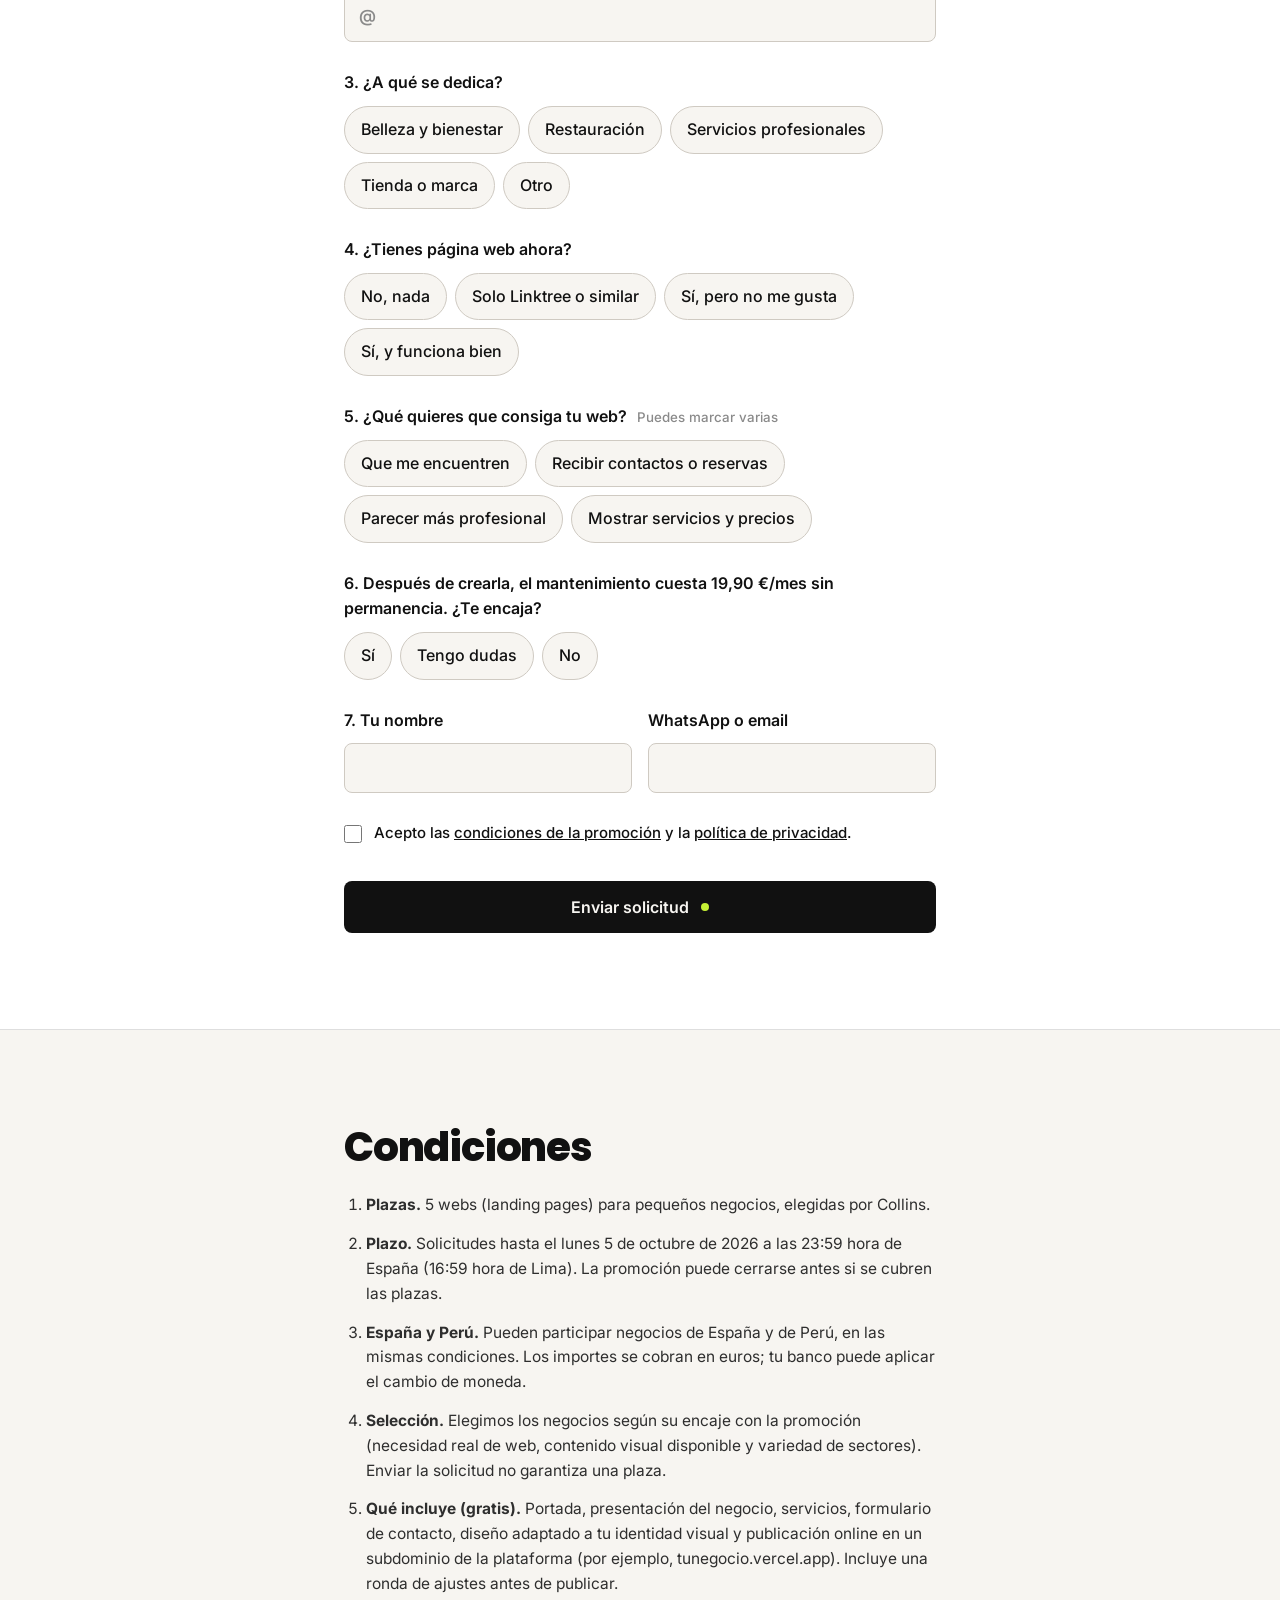
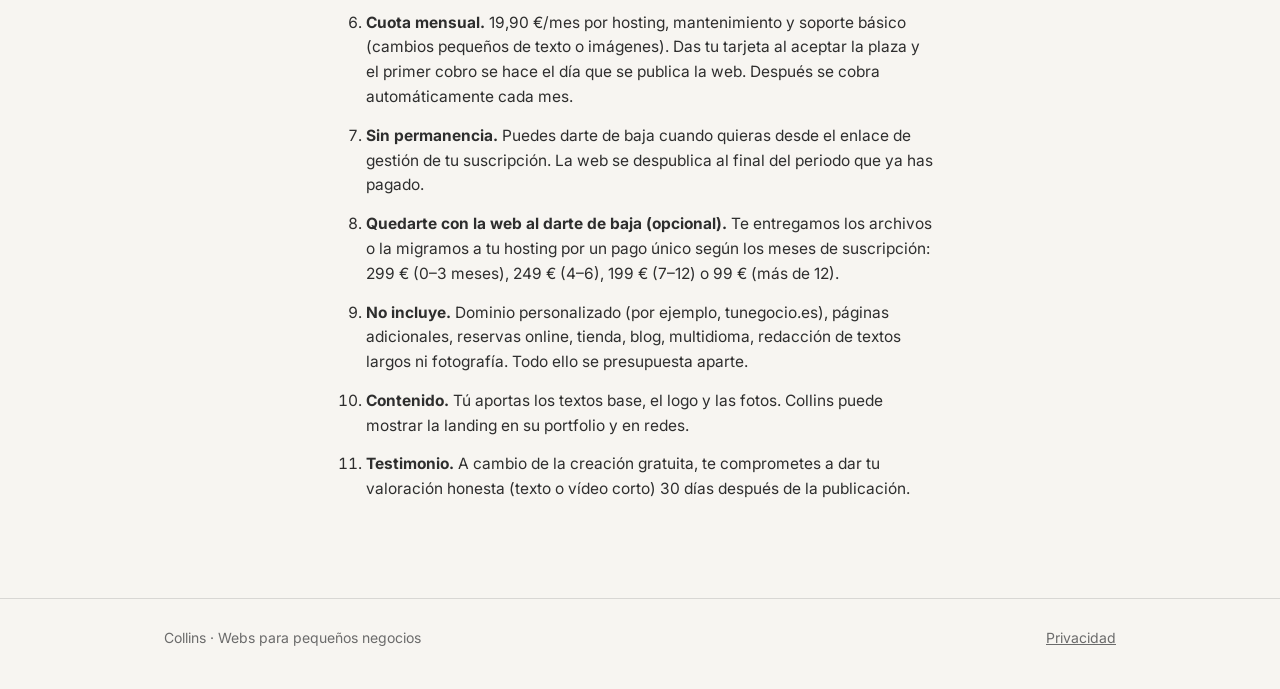
==== commit e11a1ef8: "Quitar el sorteo de las condiciones Co-Authored-By: Claude Opus 5.5 <noreply@anthropic.com>" ====
--- a/index.html
+++ b/index.html
@@ -153,8 +153,7 @@
     <div class="wrap narrow">
       <h2>Condiciones</h2>
       <ol>
-        <li><b>Plazas.</b> 5 webs (landing pages) para pequeños negocios, elegidas por Collins (no se sortean).</li>
-        <li><b>Sorteo de una 6ª landing, solo si se cubren las 5 plazas.</b> Si las 5 plazas se cubren antes del lunes 5 de octubre de 2026 a las 23:59, sorteamos una landing más entre los negocios nominados por DM con la palabra NOMINO (una participación por negocio; los 5 seleccionados no participan). Si no se cubren, no hay sorteo. El sorteo es aleatorio, se hace el martes 6 de octubre y se graba en stories. Premio: creación de la web gratis y 3 meses de mantenimiento gratis; después, 19,90 €/mes si el negocio quiere continuar (si no, la web se despublica). Participar es gratis y no obliga a comprar nada.</li>
+        <li><b>Plazas.</b> 5 webs (landing pages) para pequeños negocios, elegidas por Collins.</li>
         <li><b>Plazo.</b> Solicitudes hasta el lunes 5 de octubre de 2026 a las 23:59 hora de España (16:59 hora de Lima). La promoción puede cerrarse antes si se cubren las plazas.</li>
         <li><b>España y Perú.</b> Pueden participar negocios de España y de Perú, en las mismas condiciones. Los importes se cobran en euros; tu banco puede aplicar el cambio de moneda.</li>
         <li><b>Selección.</b> Elegimos los negocios según su encaje con la promoción (necesidad real de web, contenido visual disponible y variedad de sectores). Enviar la solicitud no garantiza una plaza.</li>
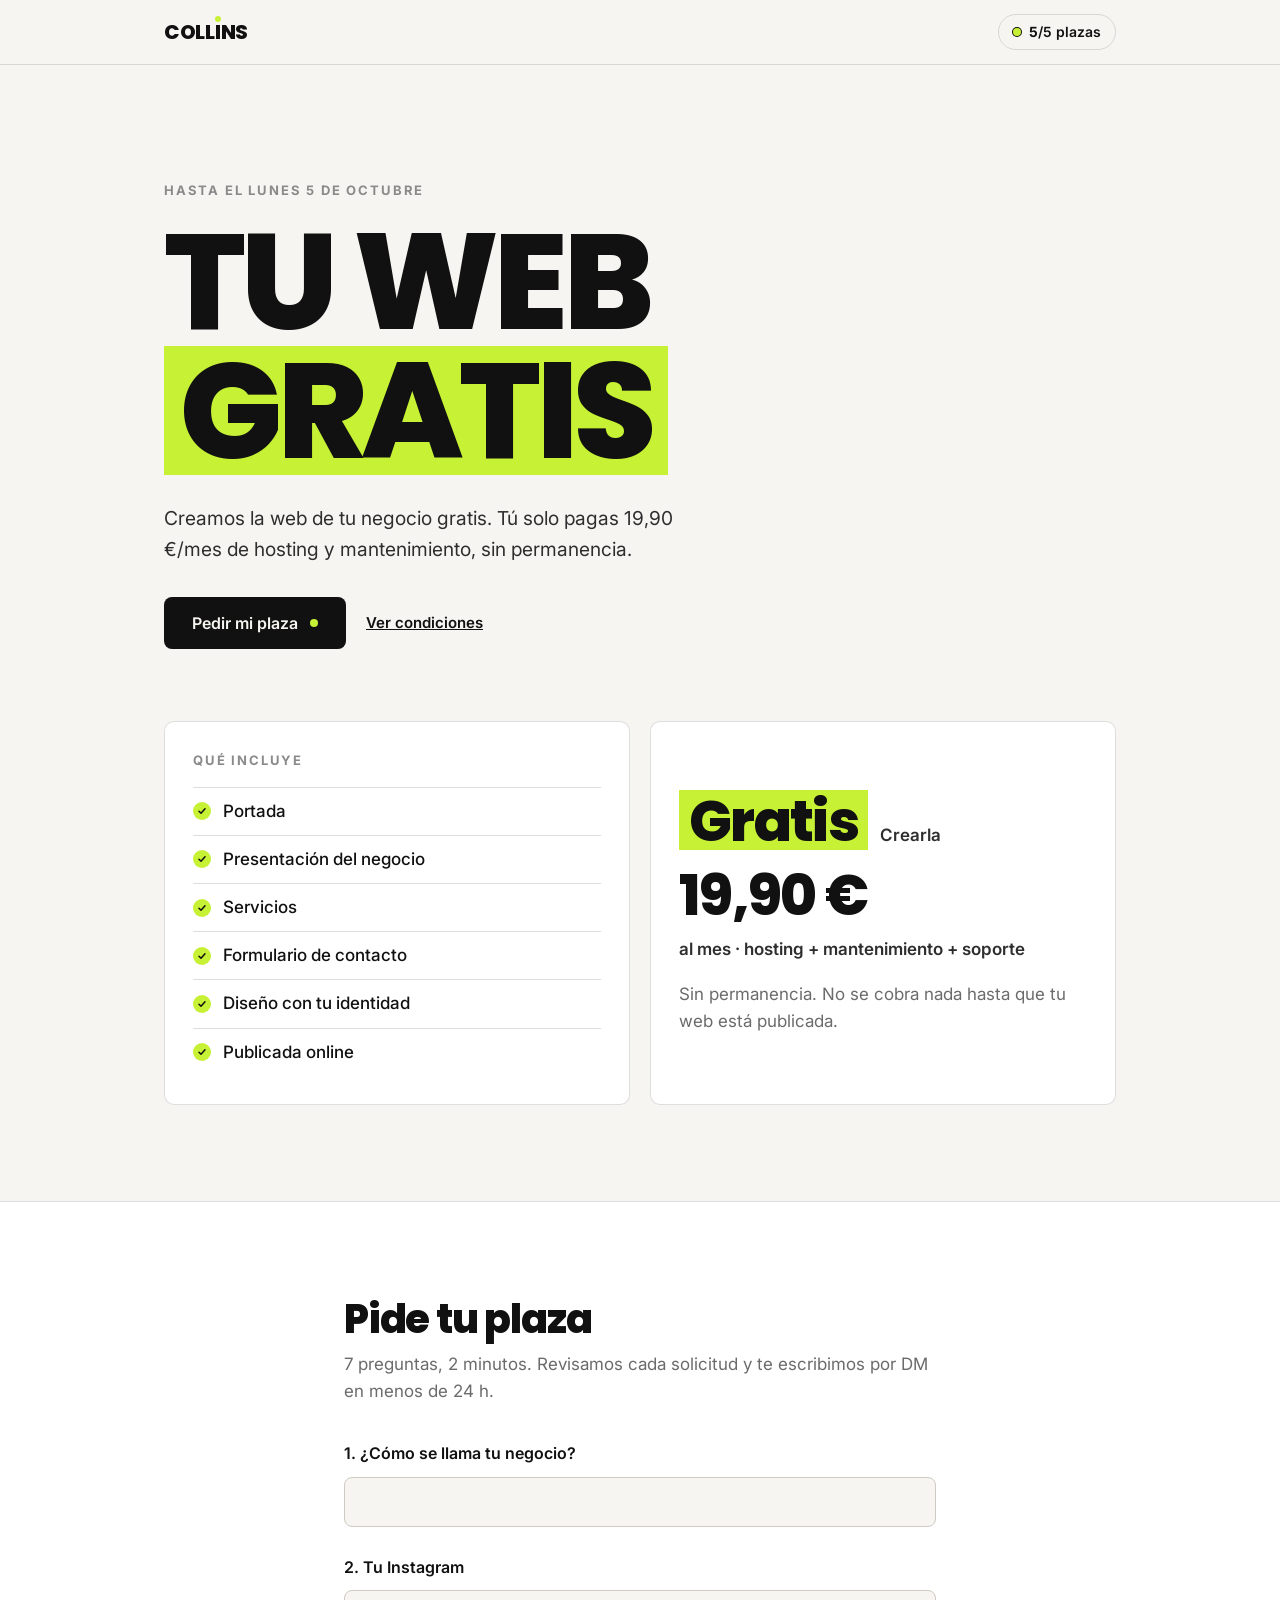
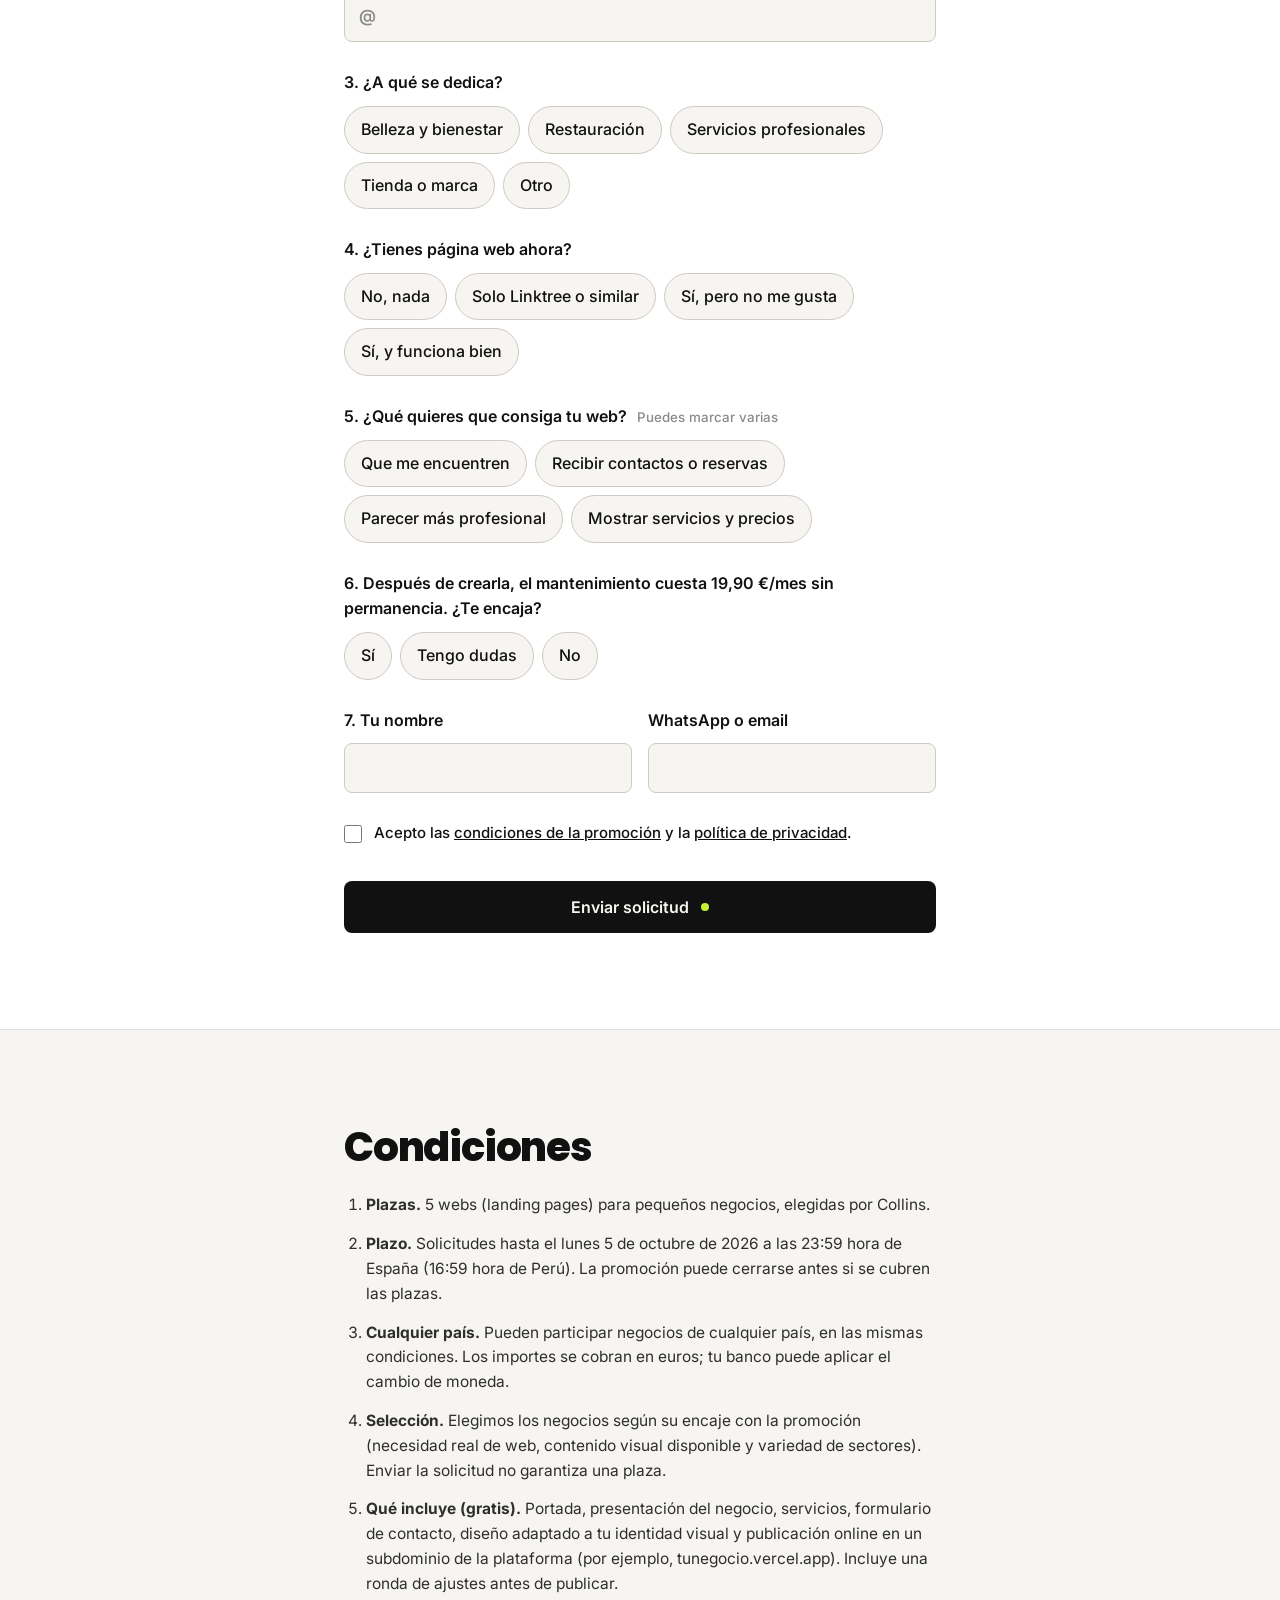
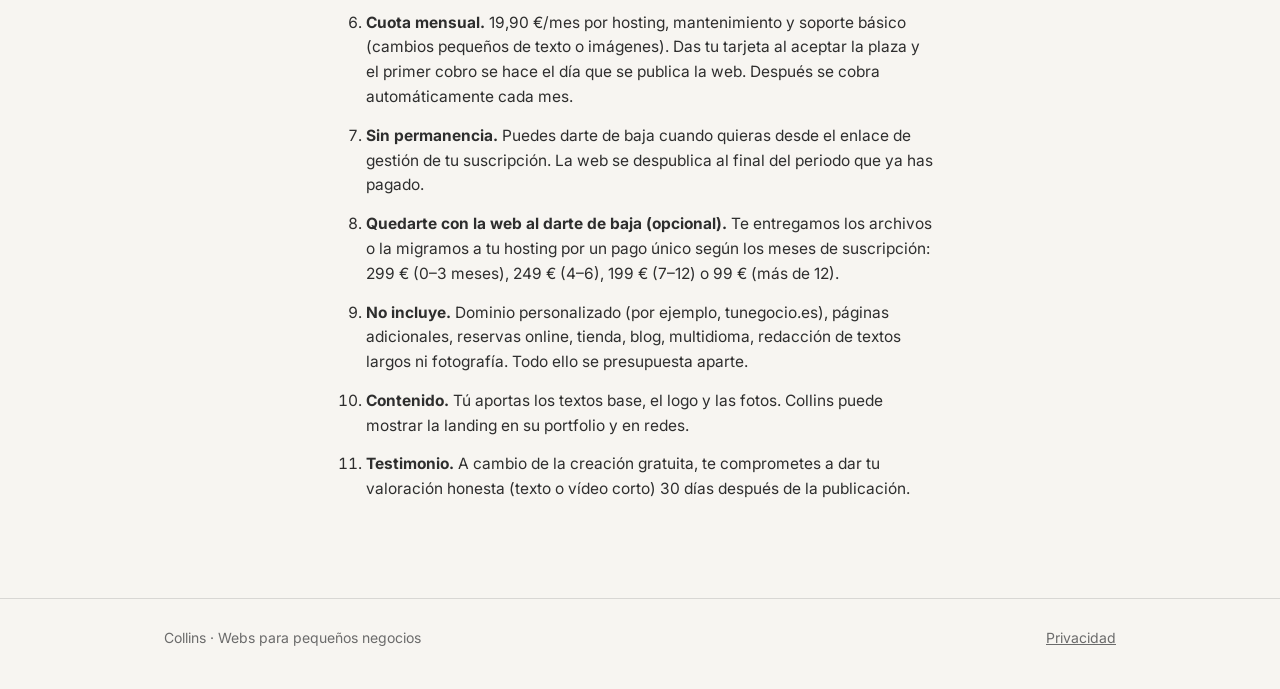
==== commit 58b814d6: "Abrir la promoción a cualquier país; horario de España y Perú Co-Authored-By: Claude Opus 5.5 <norep" ====
--- a/index.html
+++ b/index.html
@@ -154,8 +154,8 @@
       <h2>Condiciones</h2>
       <ol>
         <li><b>Plazas.</b> 5 webs (landing pages) para pequeños negocios, elegidas por Collins.</li>
-        <li><b>Plazo.</b> Solicitudes hasta el lunes 5 de octubre de 2026 a las 23:59 hora de España (16:59 hora de Lima). La promoción puede cerrarse antes si se cubren las plazas.</li>
-        <li><b>España y Perú.</b> Pueden participar negocios de España y de Perú, en las mismas condiciones. Los importes se cobran en euros; tu banco puede aplicar el cambio de moneda.</li>
+        <li><b>Plazo.</b> Solicitudes hasta el lunes 5 de octubre de 2026 a las 23:59 hora de España (16:59 hora de Perú). La promoción puede cerrarse antes si se cubren las plazas.</li>
+        <li><b>Cualquier país.</b> Pueden participar negocios de cualquier país, en las mismas condiciones. Los importes se cobran en euros; tu banco puede aplicar el cambio de moneda.</li>
         <li><b>Selección.</b> Elegimos los negocios según su encaje con la promoción (necesidad real de web, contenido visual disponible y variedad de sectores). Enviar la solicitud no garantiza una plaza.</li>
         <li><b>Qué incluye (gratis).</b> Portada, presentación del negocio, servicios, formulario de contacto, diseño adaptado a tu identidad visual y publicación online en un subdominio de la plataforma (por ejemplo, tunegocio.vercel.app). Incluye una ronda de ajustes antes de publicar.</li>
         <li><b>Cuota mensual.</b> 19,90 €/mes por hosting, mantenimiento y soporte básico (cambios pequeños de texto o imágenes). Das tu tarjeta al aceptar la plaza y el primer cobro se hace el día que se publica la web. Después se cobra automáticamente cada mes.</li>
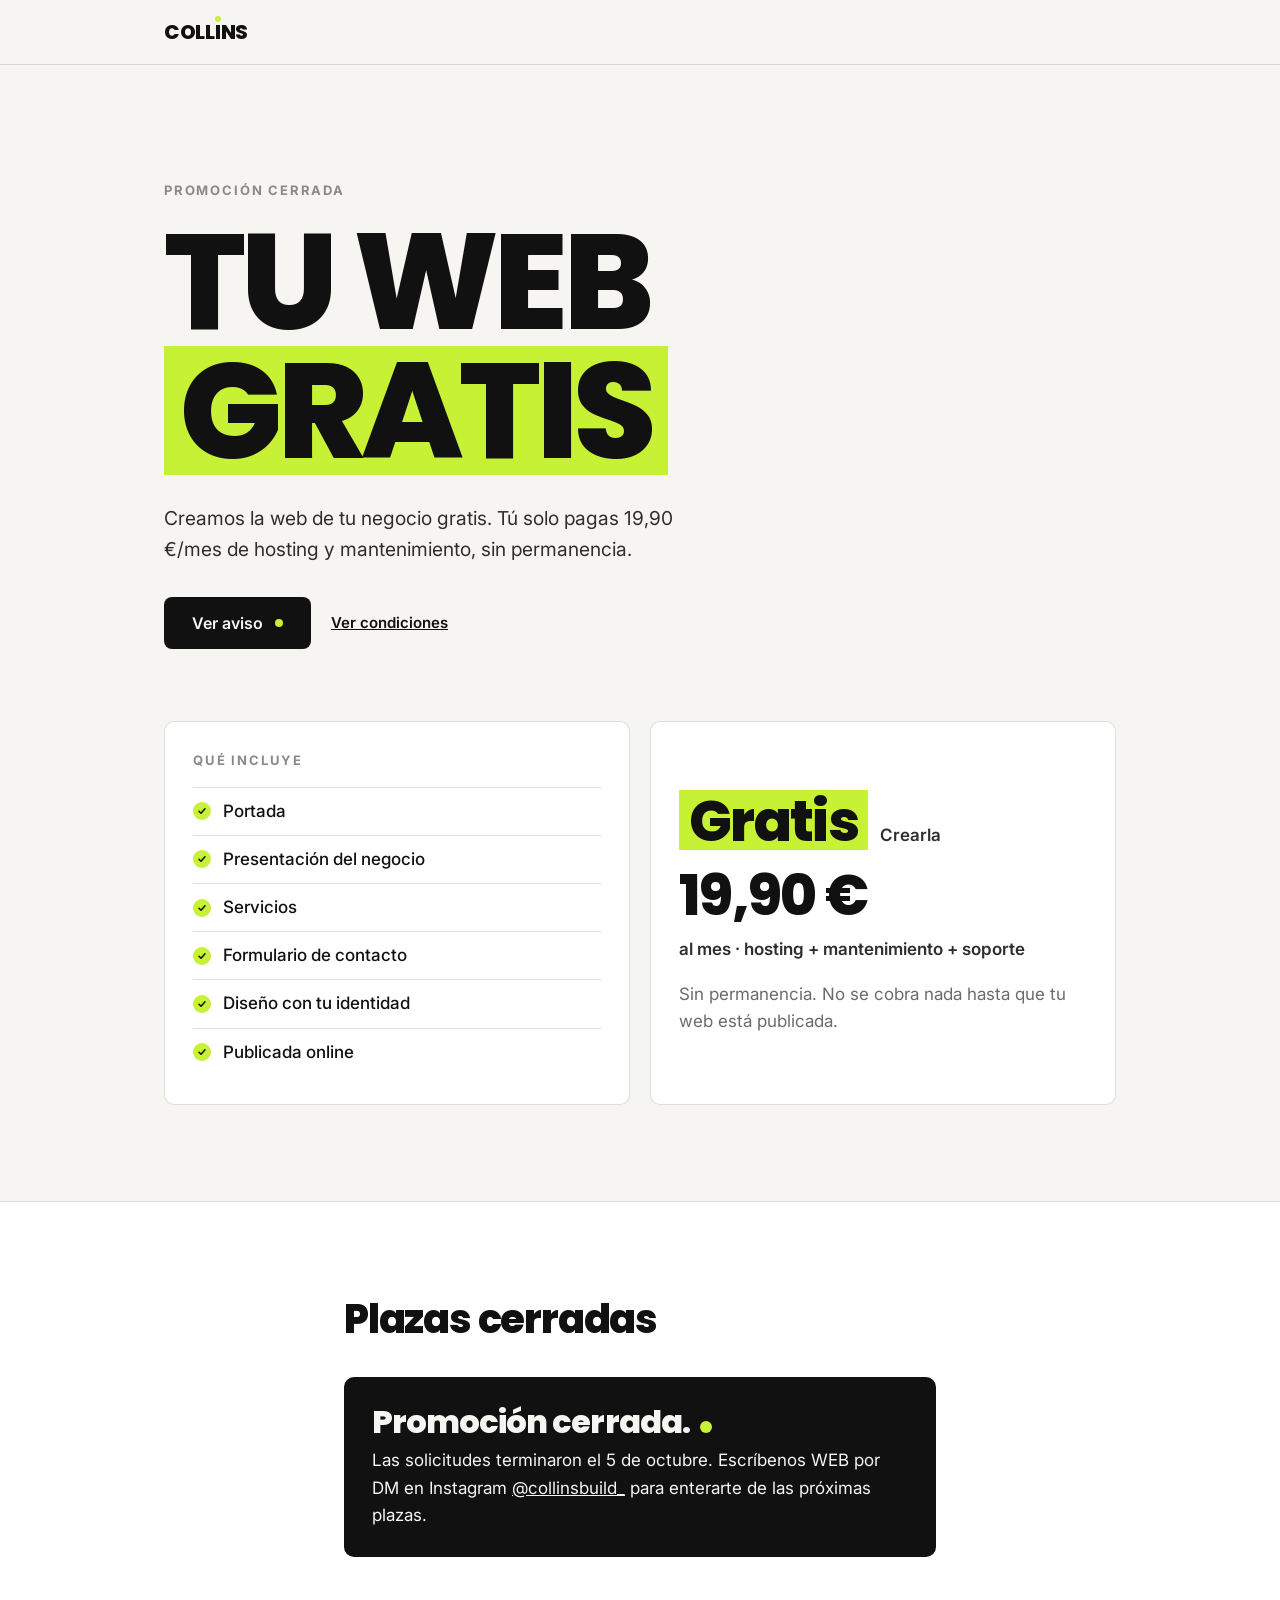
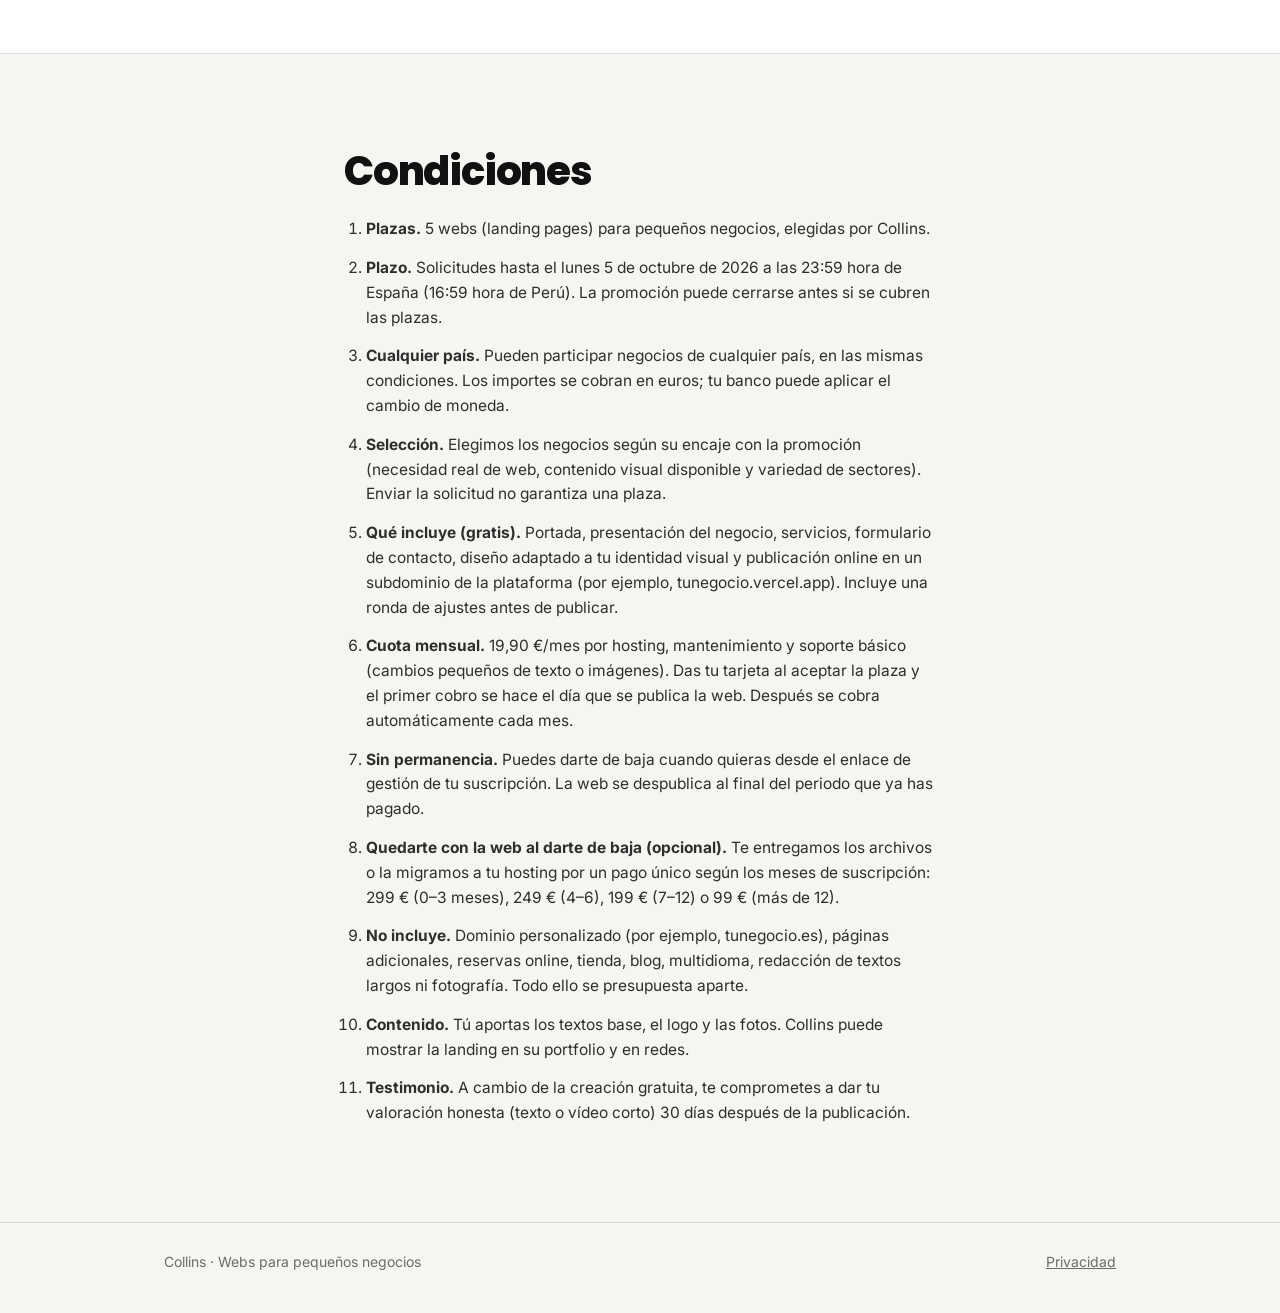
==== commit 08301383: "Cerrar la promoción TU WEB GRATIS: ocultar formulario y mostrar aviso Co-Authored-By: Claude Opus 5." ====
--- a/index.html
+++ b/index.html
@@ -145,6 +145,11 @@
         <h3>Recibido.</h3>
         <p>Te escribimos por DM en menos de 24 h. Quedan <b data-seats-left>5</b> plazas.</p>
       </div>
+
+      <div class="done" data-closed hidden>
+        <h3>Promoción cerrada.</h3>
+        <p>Las solicitudes terminaron el 5 de octubre. Escríbenos WEB por DM en Instagram <a href="https://instagram.com/collinsbuild_">@collinsbuild_</a> para enterarte de las próximas plazas.</p>
+      </div>
     </div>
   </section>
 
